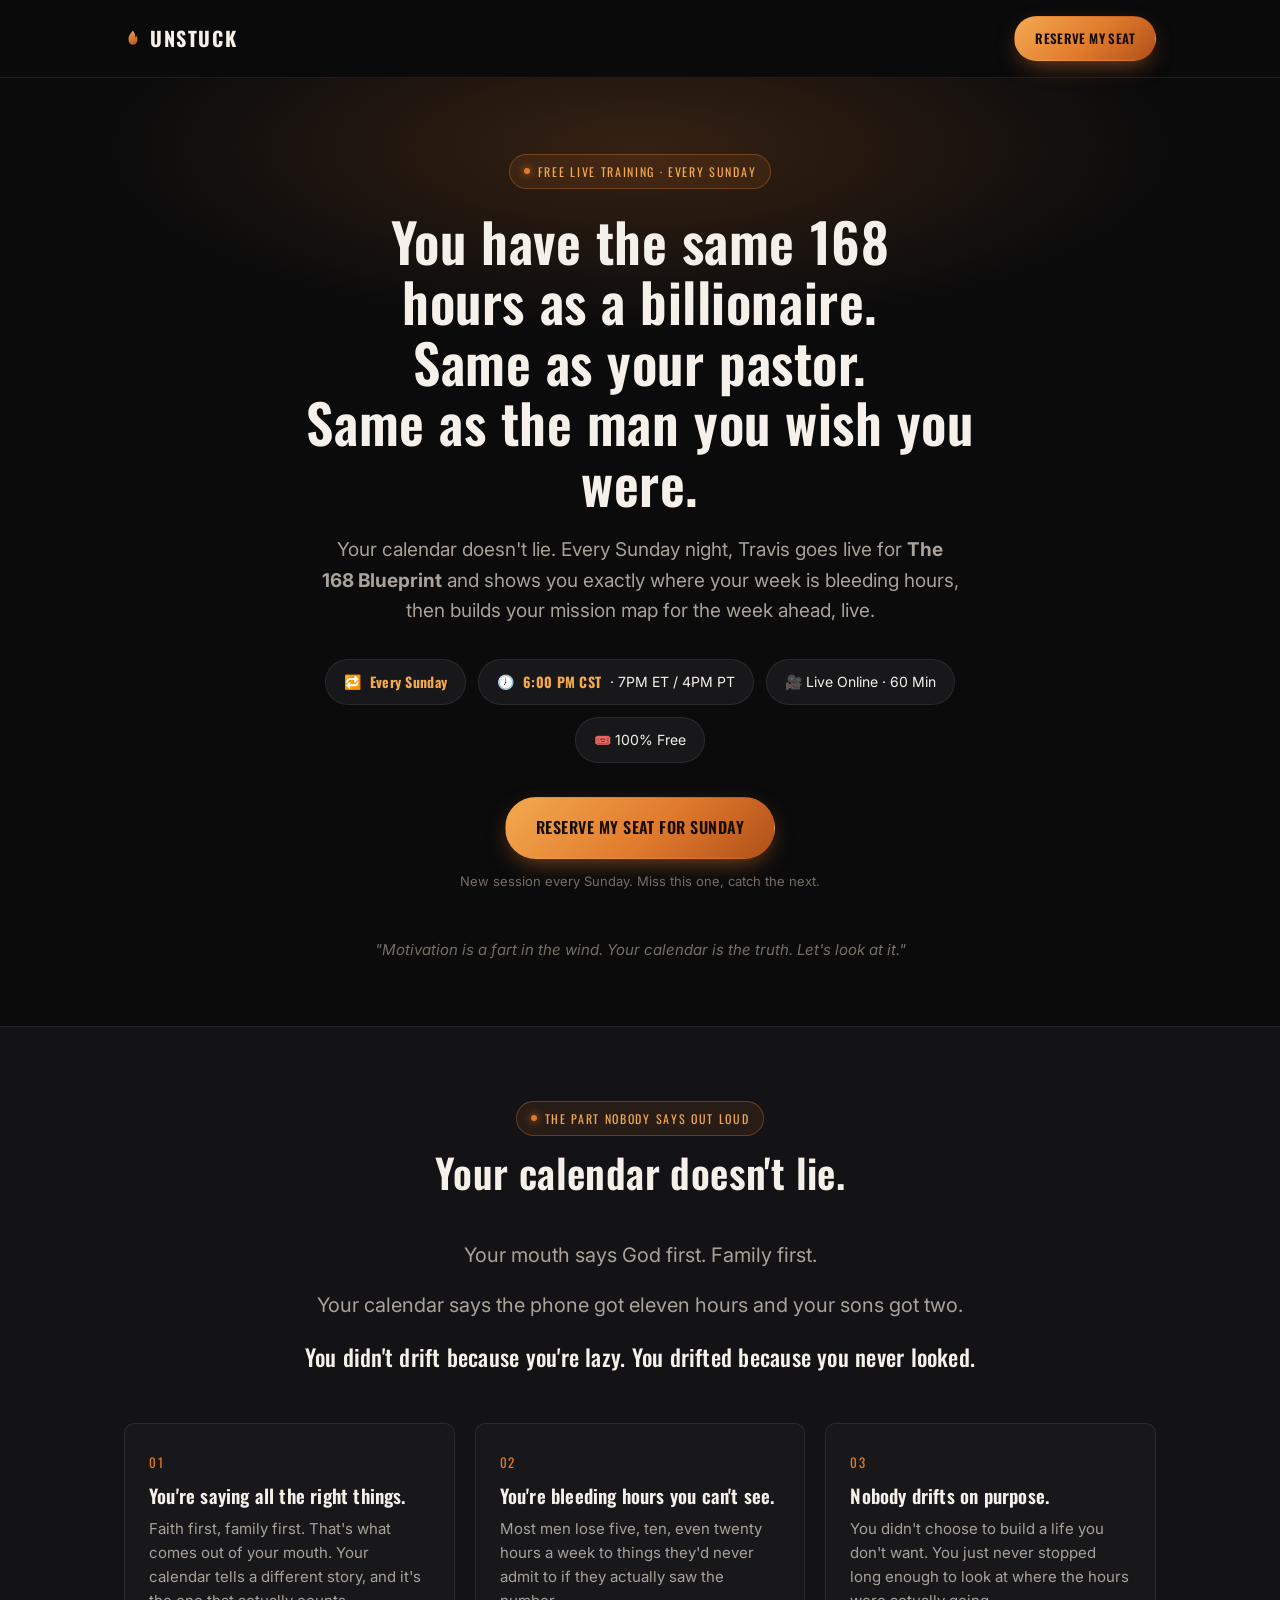
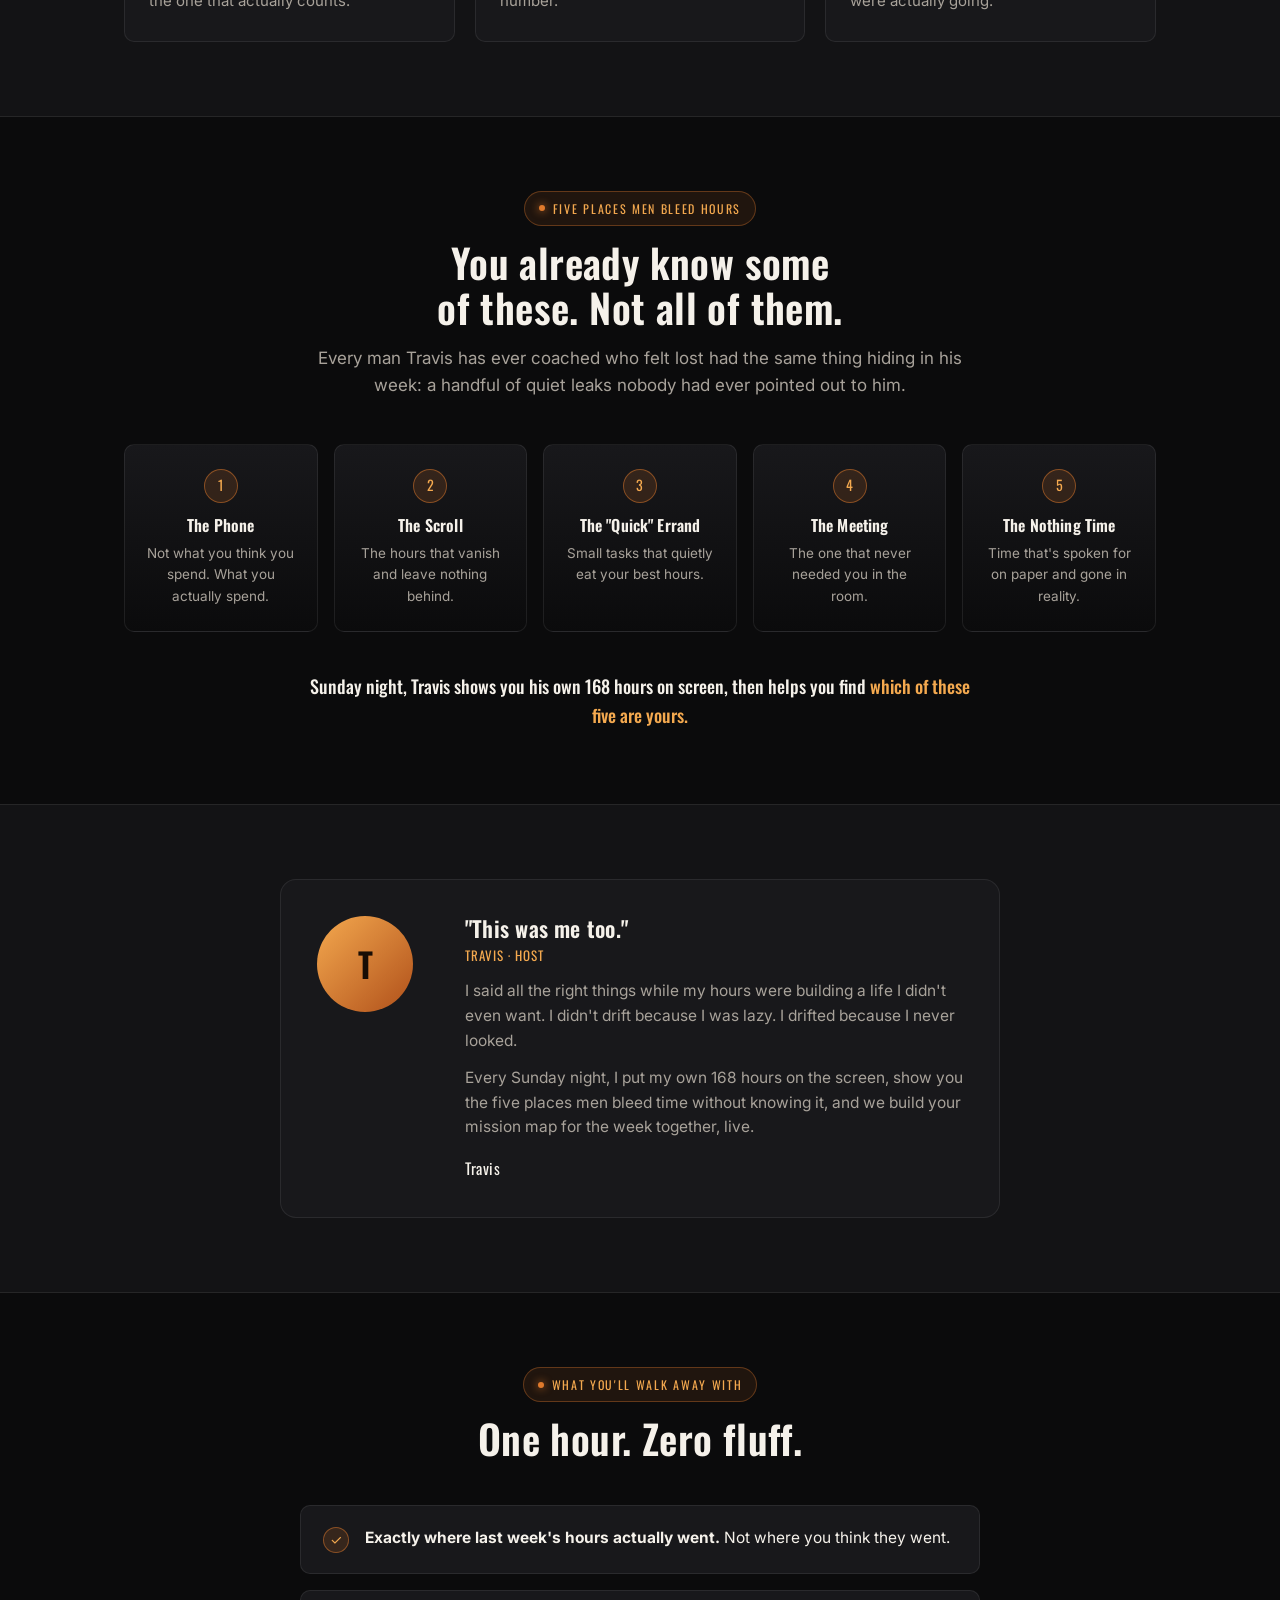
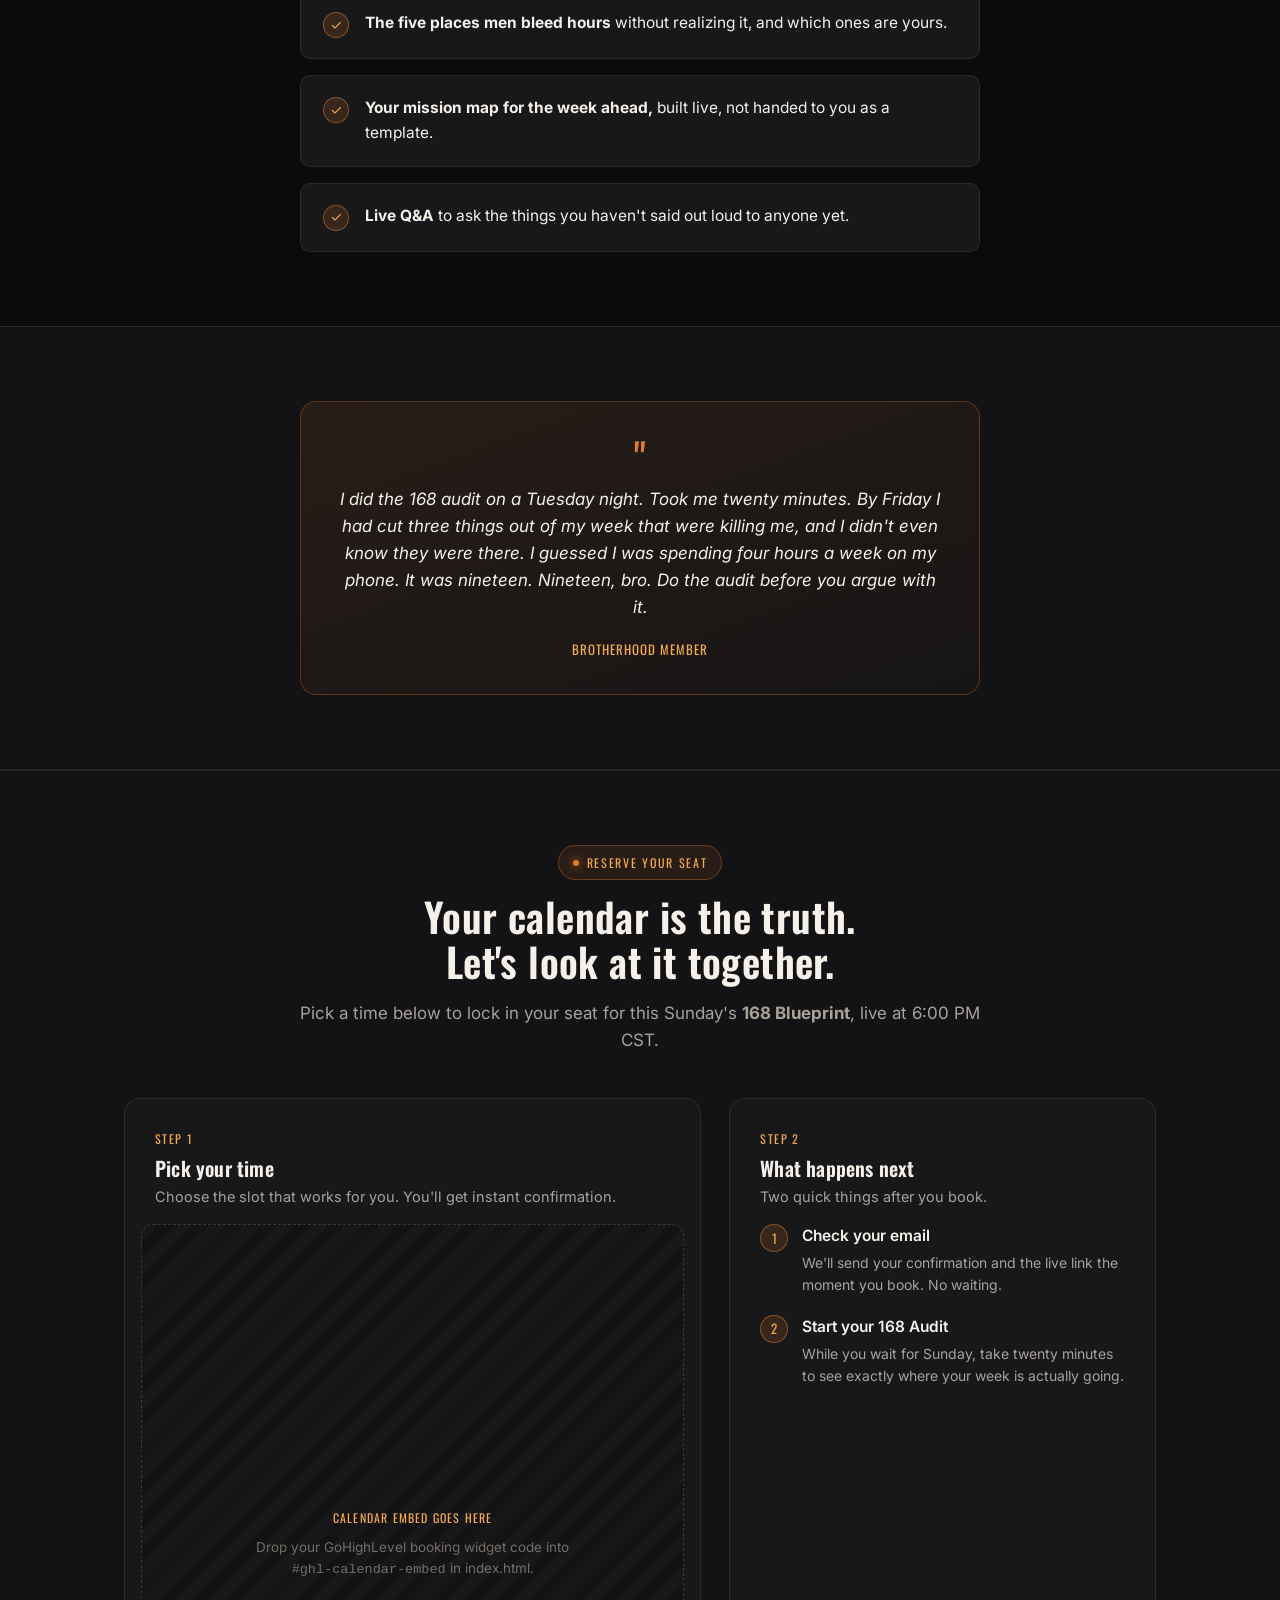
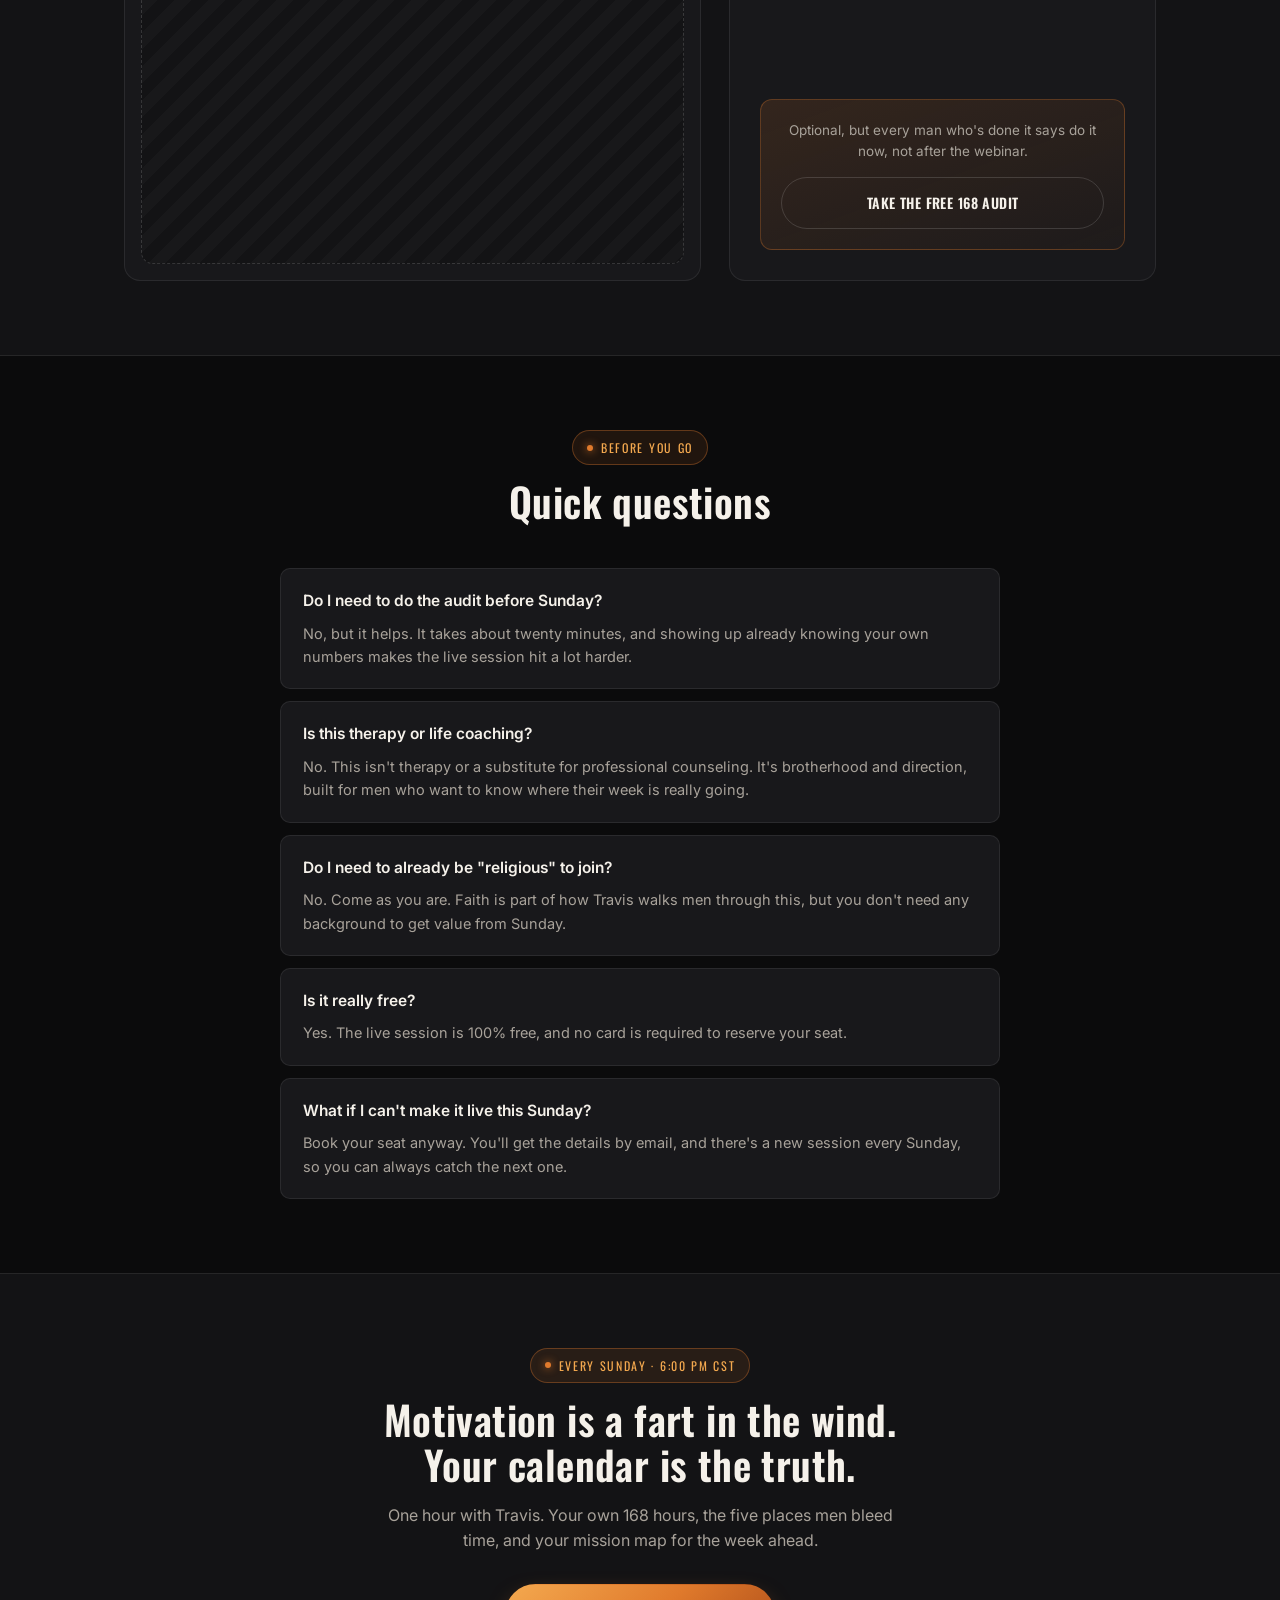
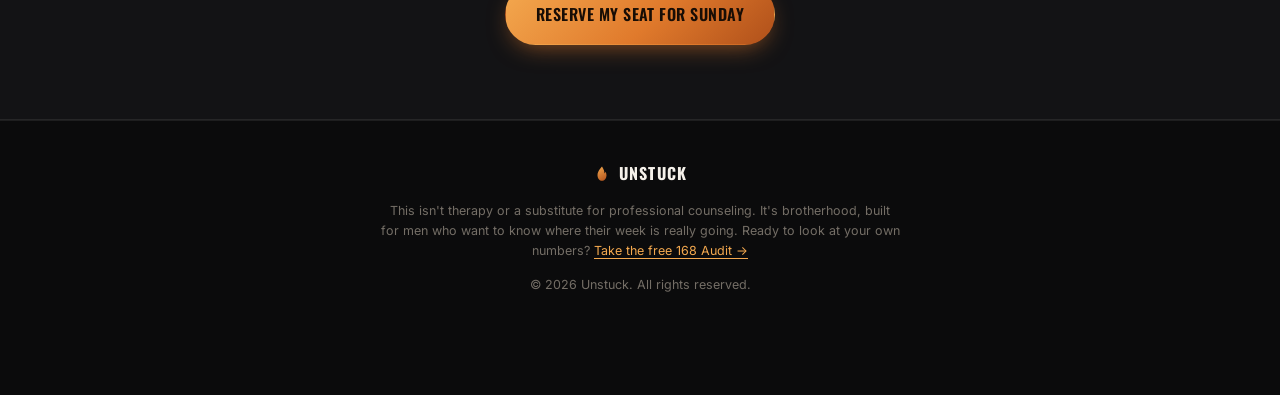
==== 168-audit/index.html @ f5465184 "Add 168 Blueprint webinar landing page Landing page for the weekly "168 Blueprint" live training (ev" ====
<!DOCTYPE html>
<html lang="en">
<head>
<meta charset="UTF-8">
<meta name="viewport" content="width=device-width, initial-scale=1.0">
<title>The 168 Blueprint | Unstuck</title>
<meta name="description" content="Free live training every Sunday for men. See exactly where your week is going, the five places men bleed hours, and build your mission map, live.">

<!-- ================================================================
     BRAND TOKENS
     This page reuses the visual system built for the Unstuck divorce
     webinar page, since 168.joinunstuck.com is also unreachable from
     this dev sandbox (same network block). Swap the values in :root
     to match your exact brand kit if it differs. Every color/font in
     the page pulls from these variables.
     ================================================================ -->
<link rel="preconnect" href="https://fonts.googleapis.com">
<link rel="preconnect" href="https://fonts.gstatic.com" crossorigin>
<link href="https://fonts.googleapis.com/css2?family=Oswald:wght@400;500;600;700&family=Inter:wght@400;500;600;700;800&display=swap" rel="stylesheet">

<style>
  :root{
    --bg:            #0b0b0c;
    --bg-alt:        #131315;
    --bg-card:       #18181b;
    --border:        rgba(255,255,255,0.08);
    --border-strong: rgba(255,255,255,0.14);

    --ember:         #e07a2c;
    --ember-dark:    #b0501a;
    --ember-light:   #f4a94f;
    --gold:          #d7a86e;

    --text:          #f5f1ea;
    --text-muted:    #a8a29a;
    --text-dim:      #746e66;

    --font-display:  'Oswald', 'Arial Narrow', sans-serif;
    --font-body:     'Inter', -apple-system, BlinkMacSystemFont, sans-serif;

    --radius:        10px;
    --max-width:     1080px;
  }

  *{ box-sizing:border-box; margin:0; padding:0; }

  html{ scroll-behavior:smooth; }

  body{
    background:var(--bg);
    color:var(--text);
    font-family:var(--font-body);
    line-height:1.6;
    -webkit-font-smoothing:antialiased;
    overflow-x:hidden;
  }

  img,svg{ max-width:100%; display:block; }

  a{ color:inherit; }

  .wrap{
    max-width:var(--max-width);
    margin:0 auto;
    padding:0 24px;
  }

  .eyebrow{
    display:inline-flex;
    align-items:center;
    gap:8px;
    font-family:var(--font-display);
    font-size:12px;
    letter-spacing:.14em;
    text-transform:uppercase;
    color:var(--ember-light);
    background:rgba(224,122,44,0.10);
    border:1px solid rgba(224,122,44,0.35);
    padding:7px 14px;
    border-radius:999px;
  }
  .eyebrow .dot{
    width:6px; height:6px; border-radius:50%;
    background:var(--ember); box-shadow:0 0 8px var(--ember);
  }

  h1,h2,h3{
    font-family:var(--font-display);
    font-weight:600;
    line-height:1.12;
    letter-spacing:.01em;
    text-wrap:balance;
  }

  .btn{
    display:inline-flex;
    align-items:center;
    justify-content:center;
    gap:10px;
    font-family:var(--font-display);
    font-weight:600;
    font-size:16px;
    letter-spacing:.03em;
    text-transform:uppercase;
    text-decoration:none;
    padding:17px 30px;
    border-radius:999px;
    border:1px solid transparent;
    cursor:pointer;
    transition:transform .15s ease, box-shadow .15s ease, background .15s ease;
    white-space:nowrap;
  }
  .btn-primary{
    background:linear-gradient(135deg,var(--ember-light),var(--ember) 55%,var(--ember-dark));
    color:#180d05;
    box-shadow:0 8px 24px -8px rgba(224,122,44,0.65);
  }
  .btn-primary:hover{ transform:translateY(-2px); box-shadow:0 12px 30px -8px rgba(224,122,44,0.8); }
  .btn-outline{
    background:transparent;
    color:var(--text);
    border-color:var(--border-strong);
  }
  .btn-outline:hover{ border-color:var(--ember); color:var(--ember-light); }
  .btn-block{ width:100%; }

  /* ---------- Header ---------- */
  header{
    position:sticky; top:0; z-index:50;
    background:rgba(11,11,12,0.85);
    backdrop-filter:blur(10px);
    border-bottom:1px solid var(--border);
  }
  header .wrap{
    display:flex; align-items:center; justify-content:space-between;
    padding-top:16px; padding-bottom:16px;
  }
  .logo{
    font-family:var(--font-display);
    font-weight:700;
    font-size:20px;
    letter-spacing:.08em;
    text-transform:uppercase;
    display:flex; align-items:center; gap:8px;
  }
  .logo .flame{ width:18px; height:18px; }
  header .btn{ padding:11px 20px; font-size:13px; }

  /* ---------- Hero ---------- */
  .hero{
    position:relative;
    padding:76px 0 64px;
    text-align:center;
    overflow:hidden;
  }
  .hero::before{
    content:"";
    position:absolute; inset:-20% -10% auto -10%; height:520px;
    background:radial-gradient(closest-side, rgba(224,122,44,0.20), transparent 70%);
    pointer-events:none;
  }
  .hero-inner{ position:relative; max-width:820px; margin:0 auto; }
  .hero h1{
    margin-top:22px;
    font-size:clamp(32px,5vw,54px);
    color:var(--text);
  }
  .hero h1 .accent{ color:var(--ember-light); }
  .hero p.sub{
    margin-top:22px;
    font-size:clamp(16px,2vw,19px);
    color:var(--text-muted);
    max-width:640px;
    margin-left:auto; margin-right:auto;
  }

  .event-strip{
    display:flex; flex-wrap:wrap; justify-content:center; gap:12px;
    margin:32px 0 34px;
  }
  .event-chip{
    display:flex; align-items:center; gap:9px;
    background:var(--bg-card);
    border:1px solid var(--border);
    padding:11px 18px;
    border-radius:999px;
    font-size:14px;
    color:var(--text);
  }
  .event-chip strong{ color:var(--ember-light); font-family:var(--font-display); letter-spacing:.02em; }

  .hero-cta{ display:flex; flex-direction:column; align-items:center; gap:12px; }
  .hero-note{ font-size:13px; color:var(--text-dim); }

  .whisper{
    margin-top:46px;
    font-style:italic;
    color:var(--text-dim);
    font-size:15px;
  }

  /* ---------- Section shells ---------- */
  section{ padding:74px 0; }
  .section-alt{ background:var(--bg-alt); border-top:1px solid var(--border); border-bottom:1px solid var(--border); }
  .section-head{ max-width:680px; margin:0 auto 44px; text-align:center; }
  .section-head h2{ font-size:clamp(28px,4vw,40px); margin-top:14px; }
  .section-head p{ margin-top:16px; color:var(--text-muted); font-size:17px; }

  /* ---------- Pain points ---------- */
  .truth-block{
    max-width:720px; margin:0 auto 48px;
    font-size:clamp(17px,2.1vw,20px);
    color:var(--text-muted);
    text-align:center;
  }
  .truth-block p{ margin-bottom:18px; }
  .truth-block .line{ color:var(--text); font-family:var(--font-display); font-weight:500; font-size:1.15em; letter-spacing:.01em; }

  .pain-grid{
    display:grid; grid-template-columns:repeat(3,1fr); gap:20px;
  }
  .pain-card{
    background:var(--bg-card);
    border:1px solid var(--border);
    border-radius:var(--radius);
    padding:28px 24px;
  }
  .pain-card .num{
    font-family:var(--font-display);
    color:var(--ember);
    font-size:13px;
    letter-spacing:.12em;
    text-transform:uppercase;
    margin-bottom:12px;
    display:block;
  }
  .pain-card h3{ font-size:19px; margin-bottom:10px; }
  .pain-card p{ color:var(--text-muted); font-size:15px; }

  /* ---------- Leaks grid ---------- */
  .leaks-grid{
    display:grid; grid-template-columns:repeat(5,1fr); gap:16px;
  }
  .leak-card{
    position:relative;
    background:linear-gradient(180deg,var(--bg-card),var(--bg));
    border:1px solid var(--border);
    border-radius:var(--radius);
    padding:24px 18px;
    text-align:center;
  }
  .leak-card .leak-num{
    width:34px; height:34px; margin:0 auto 14px;
    border-radius:50%;
    background:rgba(224,122,44,0.15);
    border:1px solid rgba(224,122,44,0.5);
    color:var(--ember-light);
    font-family:var(--font-display);
    display:flex; align-items:center; justify-content:center;
    font-size:14px;
  }
  .leak-card h3{ font-size:16px; margin-bottom:8px; }
  .leak-card p{ color:var(--text-muted); font-size:13.5px; }

  .leaks-callout{
    max-width:680px; margin:40px auto 0; text-align:center;
    font-size:18px; color:var(--text);
    font-family:var(--font-display); font-weight:500;
  }
  .leaks-callout .accent{ color:var(--ember-light); }

  /* ---------- Host / credibility ---------- */
  .host{
    display:grid; grid-template-columns:120px 1fr; gap:28px; align-items:flex-start;
    max-width:720px; margin:0 auto;
    background:var(--bg-card);
    border:1px solid var(--border);
    border-radius:16px;
    padding:36px;
  }
  .host-avatar{
    width:96px; height:96px; border-radius:50%;
    background:linear-gradient(135deg,var(--ember-light),var(--ember-dark));
    display:flex; align-items:center; justify-content:center;
    font-family:var(--font-display); font-size:34px; font-weight:600; color:#180d05;
  }
  .host h3{ font-size:22px; margin-bottom:4px; }
  .host .role{ color:var(--ember-light); font-size:13px; letter-spacing:.08em; text-transform:uppercase; font-family:var(--font-display); margin-bottom:14px; display:block; }
  .host p{ color:var(--text-muted); font-size:15.5px; }
  .host p + p{ margin-top:12px; }
  .host .sig{ margin-top:16px; color:var(--text); font-family:var(--font-display); letter-spacing:.04em; }

  /* ---------- Agenda ---------- */
  .agenda-list{ max-width:680px; margin:0 auto; display:flex; flex-direction:column; gap:16px; }
  .agenda-item{
    display:flex; gap:16px; align-items:flex-start;
    background:var(--bg-card);
    border:1px solid var(--border);
    border-radius:var(--radius);
    padding:20px 22px;
  }
  .agenda-check{
    flex:none; width:26px; height:26px; border-radius:50%;
    background:rgba(224,122,44,0.15); border:1px solid rgba(224,122,44,0.5);
    display:flex; align-items:center; justify-content:center;
    color:var(--ember-light); font-size:14px; margin-top:1px;
  }
  .agenda-item p{ color:var(--text); font-size:15.5px; }
  .agenda-item p strong{ color:var(--text); }

  /* ---------- Testimonial ---------- */
  .testimonial{
    max-width:680px; margin:0 auto;
    background:linear-gradient(160deg, rgba(224,122,44,0.10), rgba(224,122,44,0.02));
    border:1px solid rgba(224,122,44,0.28);
    border-radius:16px;
    padding:34px 36px;
    text-align:center;
  }
  .testimonial .quote-mark{
    font-family:var(--font-display);
    font-size:44px;
    color:var(--ember);
    line-height:1;
    margin-bottom:6px;
  }
  .testimonial p.quote{ font-size:17px; color:var(--text); font-style:italic; }
  .testimonial .attribution{
    margin-top:18px;
    font-family:var(--font-display);
    font-size:13px;
    letter-spacing:.08em;
    text-transform:uppercase;
    color:var(--ember-light);
  }

  /* ---------- Reserve / calendar section ---------- */
  .reserve-grid{
    display:grid; grid-template-columns:1.15fr 0.85fr; gap:28px; align-items:stretch;
  }
  .calendar-card, .next-card{
    background:var(--bg-card);
    border:1px solid var(--border);
    border-radius:16px;
    padding:8px;
  }
  .card-head{ padding:22px 22px 16px; }
  .card-head .step{
    font-family:var(--font-display); font-size:12px; letter-spacing:.12em; text-transform:uppercase; color:var(--ember-light);
    display:block; margin-bottom:8px;
  }
  .card-head h3{ font-size:20px; }
  .card-head p{ color:var(--text-muted); font-size:14.5px; margin-top:6px; }

  /* GHL calendar embed slot */
  #ghl-calendar-embed{
    min-height:640px;
    margin:0 8px 8px;
    border-radius:12px;
    border:1px dashed var(--border-strong);
    background:
      repeating-linear-gradient(135deg, rgba(255,255,255,0.02) 0 12px, transparent 12px 24px),
      var(--bg-alt);
    display:flex; align-items:center; justify-content:center;
    text-align:center;
    padding:32px;
  }
  #ghl-calendar-embed .placeholder-msg{ max-width:320px; }
  #ghl-calendar-embed .placeholder-msg .tag{
    font-family:var(--font-display); font-size:12px; letter-spacing:.1em; text-transform:uppercase;
    color:var(--ember-light); display:block; margin-bottom:10px;
  }
  #ghl-calendar-embed .placeholder-msg p{ color:var(--text-dim); font-size:13.5px; }
  #ghl-calendar-embed.is-live{
    border-style:solid;
    padding:0;
    background:var(--bg-alt);
    display:block;
  }
  #ghl-calendar-embed.is-live iframe{
    width:100%;
    min-height:640px;
    border-radius:12px;
  }

  .next-card{ display:flex; flex-direction:column; }
  .next-body{ padding:0 22px 22px; display:flex; flex-direction:column; gap:18px; flex:1; }
  .next-step{ display:flex; gap:14px; }
  .next-step .dot{
    flex:none; width:28px; height:28px; border-radius:50%;
    background:rgba(224,122,44,0.15); border:1px solid rgba(224,122,44,0.5);
    color:var(--ember-light); font-family:var(--font-display); font-size:13px;
    display:flex; align-items:center; justify-content:center;
  }
  .next-step h4{ font-size:15.5px; font-family:var(--font-body); font-weight:600; color:var(--text); }
  .next-step p{ font-size:14px; color:var(--text-muted); margin-top:3px; }
  .audit-box{
    margin-top:auto;
    background:linear-gradient(160deg, rgba(224,122,44,0.14), rgba(224,122,44,0.03));
    border:1px solid rgba(224,122,44,0.3);
    border-radius:12px;
    padding:20px;
    text-align:center;
  }
  .audit-box p{ font-size:13.5px; color:var(--text-muted); margin-bottom:14px; }
  .audit-box .btn{ font-size:14px; padding:14px 22px; }

  #booked-banner{
    display:none;
    max-width:var(--max-width);
    margin:0 auto 28px;
    background:linear-gradient(90deg, rgba(224,122,44,0.18), rgba(224,122,44,0.05));
    border:1px solid rgba(224,122,44,0.45);
    border-radius:12px;
    padding:16px 22px;
    align-items:center;
    gap:12px;
    font-size:14.5px;
  }
  #booked-banner strong{ color:var(--ember-light); }

  /* ---------- FAQ ---------- */
  .faq{ max-width:720px; margin:0 auto; display:flex; flex-direction:column; gap:12px; }
  .faq-item{
    background:var(--bg-card);
    border:1px solid var(--border);
    border-radius:var(--radius);
    padding:20px 22px;
  }
  .faq-item h4{ font-size:15.5px; font-family:var(--font-body); font-weight:600; margin-bottom:8px; }
  .faq-item p{ color:var(--text-muted); font-size:14.5px; }

  /* ---------- Final CTA ---------- */
  .final-cta{ text-align:center; }
  .final-cta h2{ font-size:clamp(26px,4.4vw,40px); max-width:640px; margin:14px auto 0; }
  .final-cta p.sub{ color:var(--text-muted); margin:16px auto 30px; max-width:520px; }

  /* ---------- Footer ---------- */
  footer{ border-top:1px solid var(--border); padding:40px 0 100px; }
  footer .wrap{ display:flex; flex-direction:column; gap:14px; align-items:center; text-align:center; }
  footer .logo{ font-size:16px; }
  footer p{ color:var(--text-dim); font-size:12.5px; max-width:520px; }
  footer a.audit-link{ color:var(--ember-light); text-decoration:underline; text-underline-offset:3px; }

  /* ---------- Sticky mobile CTA ---------- */
  .mobile-cta{
    display:none;
    position:fixed; left:0; right:0; bottom:0; z-index:60;
    padding:12px 16px calc(12px + env(safe-area-inset-bottom));
    background:rgba(11,11,12,0.92);
    backdrop-filter:blur(10px);
    border-top:1px solid var(--border);
  }
  .mobile-cta .btn{ width:100%; padding:15px; font-size:14px; }

  /* ---------- Responsive ---------- */
  @media (max-width: 860px){
    .pain-grid{ grid-template-columns:1fr; }
    .leaks-grid{ grid-template-columns:repeat(2,1fr); }
    .reserve-grid{ grid-template-columns:1fr; }
    .host{ grid-template-columns:1fr; text-align:center; }
    .host-avatar{ margin:0 auto; }
    header .btn{ display:none; }
    .mobile-cta{ display:block; }
    section{ padding:56px 0; }
    body{ padding-bottom:78px; }
  }
  @media (max-width: 520px){
    .leaks-grid{ grid-template-columns:1fr; }
  }
</style>
</head>
<body>

<header>
  <div class="wrap">
    <div class="logo">
      <svg class="flame" viewBox="0 0 24 24" fill="none" xmlns="http://www.w3.org/2000/svg">
        <path d="M12 2C12 2 6 8 6 13.5C6 17.6 8.9 21 12 21C15.1 21 18 17.6 18 13.5C18 12 17.4 10.4 16.6 9.1C16.4 10 15.8 10.8 15.2 11.2C15.6 8.7 14.2 5.8 12 2Z" fill="url(#g)"/>
        <defs><linearGradient id="g" x1="6" y1="2" x2="18" y2="21" gradientUnits="userSpaceOnUse">
          <stop stop-color="#f4a94f"/><stop offset="1" stop-color="#b0501a"/>
        </linearGradient></defs>
      </svg>
      Unstuck
    </div>
    <a href="#reserve" class="btn btn-primary">Reserve My Seat</a>
  </div>
</header>

<main>

  <!-- ============ HERO ============ -->
  <section class="hero">
    <div class="wrap hero-inner">
      <span class="eyebrow"><span class="dot"></span>Free Live Training · Every Sunday</span>
      <h1>You have the same 168 hours as a billionaire.<br>Same as your pastor.<br>Same as the man you wish you were.</h1>
      <p class="sub">Your calendar doesn't lie. Every Sunday night, Travis goes live for <strong>The 168 Blueprint</strong> and shows you exactly where your week is bleeding hours, then builds your mission map for the week ahead, live.</p>

      <div class="event-strip">
        <div class="event-chip">🔁 <strong>Every Sunday</strong></div>
        <div class="event-chip">🕖 <strong>6:00 PM CST</strong> · 7PM ET / 4PM PT</div>
        <div class="event-chip">🎥 Live Online · 60 Min</div>
        <div class="event-chip">🎟️ 100% Free</div>
      </div>

      <div class="hero-cta">
        <a href="#reserve" class="btn btn-primary">Reserve My Seat For Sunday</a>
        <span class="hero-note">New session every Sunday. Miss this one, catch the next.</span>
      </div>

      <p class="whisper">"Motivation is a fart in the wind. Your calendar is the truth. Let's look at it."</p>
    </div>
  </section>

  <!-- ============ PAIN / TRUTH ============ -->
  <section class="section-alt">
    <div class="wrap">
      <div class="section-head">
        <span class="eyebrow"><span class="dot"></span>The Part Nobody Says Out Loud</span>
        <h2>Your calendar doesn't lie.</h2>
      </div>

      <div class="truth-block">
        <p>Your mouth says God first. Family first.</p>
        <p>Your calendar says the phone got eleven hours and your sons got two.</p>
        <p class="line">You didn't drift because you're lazy. You drifted because you never looked.</p>
      </div>

      <div class="pain-grid">
        <div class="pain-card">
          <span class="num">01</span>
          <h3>You're saying all the right things.</h3>
          <p>Faith first, family first. That's what comes out of your mouth. Your calendar tells a different story, and it's the one that actually counts.</p>
        </div>
        <div class="pain-card">
          <span class="num">02</span>
          <h3>You're bleeding hours you can't see.</h3>
          <p>Most men lose five, ten, even twenty hours a week to things they'd never admit to if they actually saw the number.</p>
        </div>
        <div class="pain-card">
          <span class="num">03</span>
          <h3>Nobody drifts on purpose.</h3>
          <p>You didn't choose to build a life you don't want. You just never stopped long enough to look at where the hours were actually going.</p>
        </div>
      </div>
    </div>
  </section>

  <!-- ============ THE 5 LEAKS ============ -->
  <section id="leaks">
    <div class="wrap">
      <div class="section-head">
        <span class="eyebrow"><span class="dot"></span>Five Places Men Bleed Hours</span>
        <h2>You already know some of these. Not all of them.</h2>
        <p>Every man Travis has ever coached who felt lost had the same thing hiding in his week: a handful of quiet leaks nobody had ever pointed out to him.</p>
      </div>

      <div class="leaks-grid">
        <div class="leak-card">
          <span class="leak-num">1</span>
          <h3>The Phone</h3>
          <p>Not what you think you spend. What you actually spend.</p>
        </div>
        <div class="leak-card">
          <span class="leak-num">2</span>
          <h3>The Scroll</h3>
          <p>The hours that vanish and leave nothing behind.</p>
        </div>
        <div class="leak-card">
          <span class="leak-num">3</span>
          <h3>The "Quick" Errand</h3>
          <p>Small tasks that quietly eat your best hours.</p>
        </div>
        <div class="leak-card">
          <span class="leak-num">4</span>
          <h3>The Meeting</h3>
          <p>The one that never needed you in the room.</p>
        </div>
        <div class="leak-card">
          <span class="leak-num">5</span>
          <h3>The Nothing Time</h3>
          <p>Time that's spoken for on paper and gone in reality.</p>
        </div>
      </div>

      <p class="leaks-callout">Sunday night, Travis shows you his own 168 hours on screen, then helps you find <span class="accent">which of these five are yours.</span></p>
    </div>
  </section>

  <!-- ============ HOST / CREDIBILITY ============ -->
  <section class="section-alt">
    <div class="wrap">
      <div class="host">
        <div class="host-avatar">T</div>
        <div>
          <h3>"This was me too."</h3>
          <span class="role">Travis · Host</span>
          <p>I said all the right things while my hours were building a life I didn't even want. I didn't drift because I was lazy. I drifted because I never looked.</p>
          <p>Every Sunday night, I put my own 168 hours on the screen, show you the five places men bleed time without knowing it, and we build your mission map for the week together, live.</p>
          <p class="sig">Travis</p>
        </div>
      </div>
    </div>
  </section>

  <!-- ============ AGENDA ============ -->
  <section>
    <div class="wrap">
      <div class="section-head">
        <span class="eyebrow"><span class="dot"></span>What You'll Walk Away With</span>
        <h2>One hour. Zero fluff.</h2>
      </div>

      <div class="agenda-list">
        <div class="agenda-item">
          <span class="agenda-check">✓</span>
          <p><strong>Exactly where last week's hours actually went.</strong> Not where you think they went.</p>
        </div>
        <div class="agenda-item">
          <span class="agenda-check">✓</span>
          <p><strong>The five places men bleed hours</strong> without realizing it, and which ones are yours.</p>
        </div>
        <div class="agenda-item">
          <span class="agenda-check">✓</span>
          <p><strong>Your mission map for the week ahead,</strong> built live, not handed to you as a template.</p>
        </div>
        <div class="agenda-item">
          <span class="agenda-check">✓</span>
          <p><strong>Live Q&A</strong> to ask the things you haven't said out loud to anyone yet.</p>
        </div>
      </div>
    </div>
  </section>

  <!-- ============ TESTIMONIAL ============ -->
  <section class="section-alt">
    <div class="wrap">
      <div class="testimonial">
        <div class="quote-mark">"</div>
        <p class="quote">I did the 168 audit on a Tuesday night. Took me twenty minutes. By Friday I had cut three things out of my week that were killing me, and I didn't even know they were there. I guessed I was spending four hours a week on my phone. It was nineteen. Nineteen, bro. Do the audit before you argue with it.</p>
        <div class="attribution">Brotherhood Member</div>
      </div>
    </div>
  </section>

  <!-- ============ RESERVE / CALENDAR ============ -->
  <section id="reserve" class="section-alt">
    <div class="wrap">
      <div class="section-head">
        <span class="eyebrow"><span class="dot"></span>Reserve Your Seat</span>
        <h2>Your calendar is the truth.<br>Let's look at it together.</h2>
        <p>Pick a time below to lock in your seat for this Sunday's <strong>168 Blueprint</strong>, live at 6:00 PM CST.</p>
      </div>

      <div id="booked-banner">
        ✅ <span><strong>You're booked.</strong> Check your email for your confirmation and the live link. While you wait, start your free 168 Audit below.</span>
      </div>

      <div class="reserve-grid">
        <div class="calendar-card">
          <div class="card-head">
            <span class="step">Step 1</span>
            <h3>Pick your time</h3>
            <p>Choose the slot that works for you. You'll get instant confirmation.</p>
          </div>

          <!-- ============================================================
               GHL CALENDAR EMBED SLOT
               Paste your GoHighLevel calendar embed code (iframe or script)
               directly inside this div, replacing the placeholder content.
               Typical GHL embed looks like:

               <iframe src="https://api.leadconnectorhq.com/widget/booking/XXXX"
                       style="width:100%;border:none;overflow:hidden;" scrolling="no" id="ghl-iframe">
               </iframe>
               <script src="https://link.msgsndr.com/js/form_embed.js"></script>

               Once pasted, remove the "placeholder-msg" div. The is-live
               class is added automatically once an iframe/script is
               detected inside this container.
               ============================================================ -->
          <div id="ghl-calendar-embed">
            <div class="placeholder-msg">
              <span class="tag">Calendar Embed Goes Here</span>
              <p>Drop your GoHighLevel booking widget code into <code>#ghl-calendar-embed</code> in index.html.</p>
            </div>
          </div>
        </div>

        <div class="next-card">
          <div class="card-head">
            <span class="step">Step 2</span>
            <h3>What happens next</h3>
            <p>Two quick things after you book.</p>
          </div>
          <div class="next-body">
            <div class="next-step">
              <span class="dot">1</span>
              <div>
                <h4>Check your email</h4>
                <p>We'll send your confirmation and the live link the moment you book. No waiting.</p>
              </div>
            </div>
            <div class="next-step">
              <span class="dot">2</span>
              <div>
                <h4>Start your 168 Audit</h4>
                <p>While you wait for Sunday, take twenty minutes to see exactly where your week is actually going.</p>
              </div>
            </div>

            <div class="audit-box">
              <p>Optional, but every man who's done it says do it now, not after the webinar.</p>
              <a href="https://168.joinunstuck.com/" target="_blank" rel="noopener" class="btn btn-outline btn-block">Take the Free 168 Audit</a>
            </div>
          </div>
        </div>
      </div>
    </div>
  </section>

  <!-- ============ FAQ ============ -->
  <section>
    <div class="wrap">
      <div class="section-head">
        <span class="eyebrow"><span class="dot"></span>Before You Go</span>
        <h2>Quick questions</h2>
      </div>
      <div class="faq">
        <div class="faq-item">
          <h4>Do I need to do the audit before Sunday?</h4>
          <p>No, but it helps. It takes about twenty minutes, and showing up already knowing your own numbers makes the live session hit a lot harder.</p>
        </div>
        <div class="faq-item">
          <h4>Is this therapy or life coaching?</h4>
          <p>No. This isn't therapy or a substitute for professional counseling. It's brotherhood and direction, built for men who want to know where their week is really going.</p>
        </div>
        <div class="faq-item">
          <h4>Do I need to already be "religious" to join?</h4>
          <p>No. Come as you are. Faith is part of how Travis walks men through this, but you don't need any background to get value from Sunday.</p>
        </div>
        <div class="faq-item">
          <h4>Is it really free?</h4>
          <p>Yes. The live session is 100% free, and no card is required to reserve your seat.</p>
        </div>
        <div class="faq-item">
          <h4>What if I can't make it live this Sunday?</h4>
          <p>Book your seat anyway. You'll get the details by email, and there's a new session every Sunday, so you can always catch the next one.</p>
        </div>
      </div>
    </div>
  </section>

  <!-- ============ FINAL CTA ============ -->
  <section class="section-alt final-cta">
    <div class="wrap">
      <span class="eyebrow"><span class="dot"></span>Every Sunday · 6:00 PM CST</span>
      <h2>Motivation is a fart in the wind. Your calendar is the truth.</h2>
      <p class="sub">One hour with Travis. Your own 168 hours, the five places men bleed time, and your mission map for the week ahead.</p>
      <a href="#reserve" class="btn btn-primary">Reserve My Seat For Sunday</a>
    </div>
  </section>

</main>

<footer>
  <div class="wrap">
    <div class="logo">
      <svg class="flame" viewBox="0 0 24 24" fill="none" xmlns="http://www.w3.org/2000/svg">
        <path d="M12 2C12 2 6 8 6 13.5C6 17.6 8.9 21 12 21C15.1 21 18 17.6 18 13.5C18 12 17.4 10.4 16.6 9.1C16.4 10 15.8 10.8 15.2 11.2C15.6 8.7 14.2 5.8 12 2Z" fill="url(#g2)"/>
        <defs><linearGradient id="g2" x1="6" y1="2" x2="18" y2="21" gradientUnits="userSpaceOnUse">
          <stop stop-color="#f4a94f"/><stop offset="1" stop-color="#b0501a"/>
        </linearGradient></defs>
      </svg>
      Unstuck
    </div>
    <p>This isn't therapy or a substitute for professional counseling. It's brotherhood, built for men who want to know where their week is really going. Ready to look at your own numbers? <a href="https://168.joinunstuck.com/" class="audit-link">Take the free 168 Audit →</a></p>
    <p>&copy; 2026 Unstuck. All rights reserved.</p>
  </div>
</footer>

<div class="mobile-cta">
  <a href="#reserve" class="btn btn-primary">Reserve My Seat For Sunday</a>
</div>

<script>
  // ---------------------------------------------------------------
  // GHL booking confirmation listener.
  // GoHighLevel calendar widgets broadcast a window "message" event
  // when a booking is completed. We listen broadly for common signal
  // shapes so this works regardless of the exact embed variant pasted
  // above, and reveal a confirmation banner plus auto-scroll to the
  // "what happens next" panel. This is a progressive enhancement.
  // The Step 2 panel is already visible by default, so nothing is
  // lost if a given embed doesn't fire a matching event.
  // ---------------------------------------------------------------
  (function () {
    var banner = document.getElementById('booked-banner');
    var nextCard = document.querySelector('.next-card');
    var embed = document.getElementById('ghl-calendar-embed');

    function markLive() {
      if (embed && embed.querySelector('iframe, script')) {
        embed.classList.add('is-live');
      }
    }
    markLive();
    var mo = new MutationObserver(markLive);
    if (embed) mo.observe(embed, { childList: true, subtree: true });

    function looksLikeBookingConfirmation(data) {
      if (!data) return false;
      var str = typeof data === 'string' ? data : JSON.stringify(data);
      return /appointment.?(booked|confirmed|created)|booking.?(confirmed|success)|calendar.*(booked|confirmed)/i.test(str);
    }

    window.addEventListener('message', function (event) {
      if (!looksLikeBookingConfirmation(event.data)) return;
      if (banner) banner.style.display = 'flex';
      if (nextCard) nextCard.scrollIntoView({ behavior: 'smooth', block: 'center' });
    });
  })();
</script>

</body>
</html>
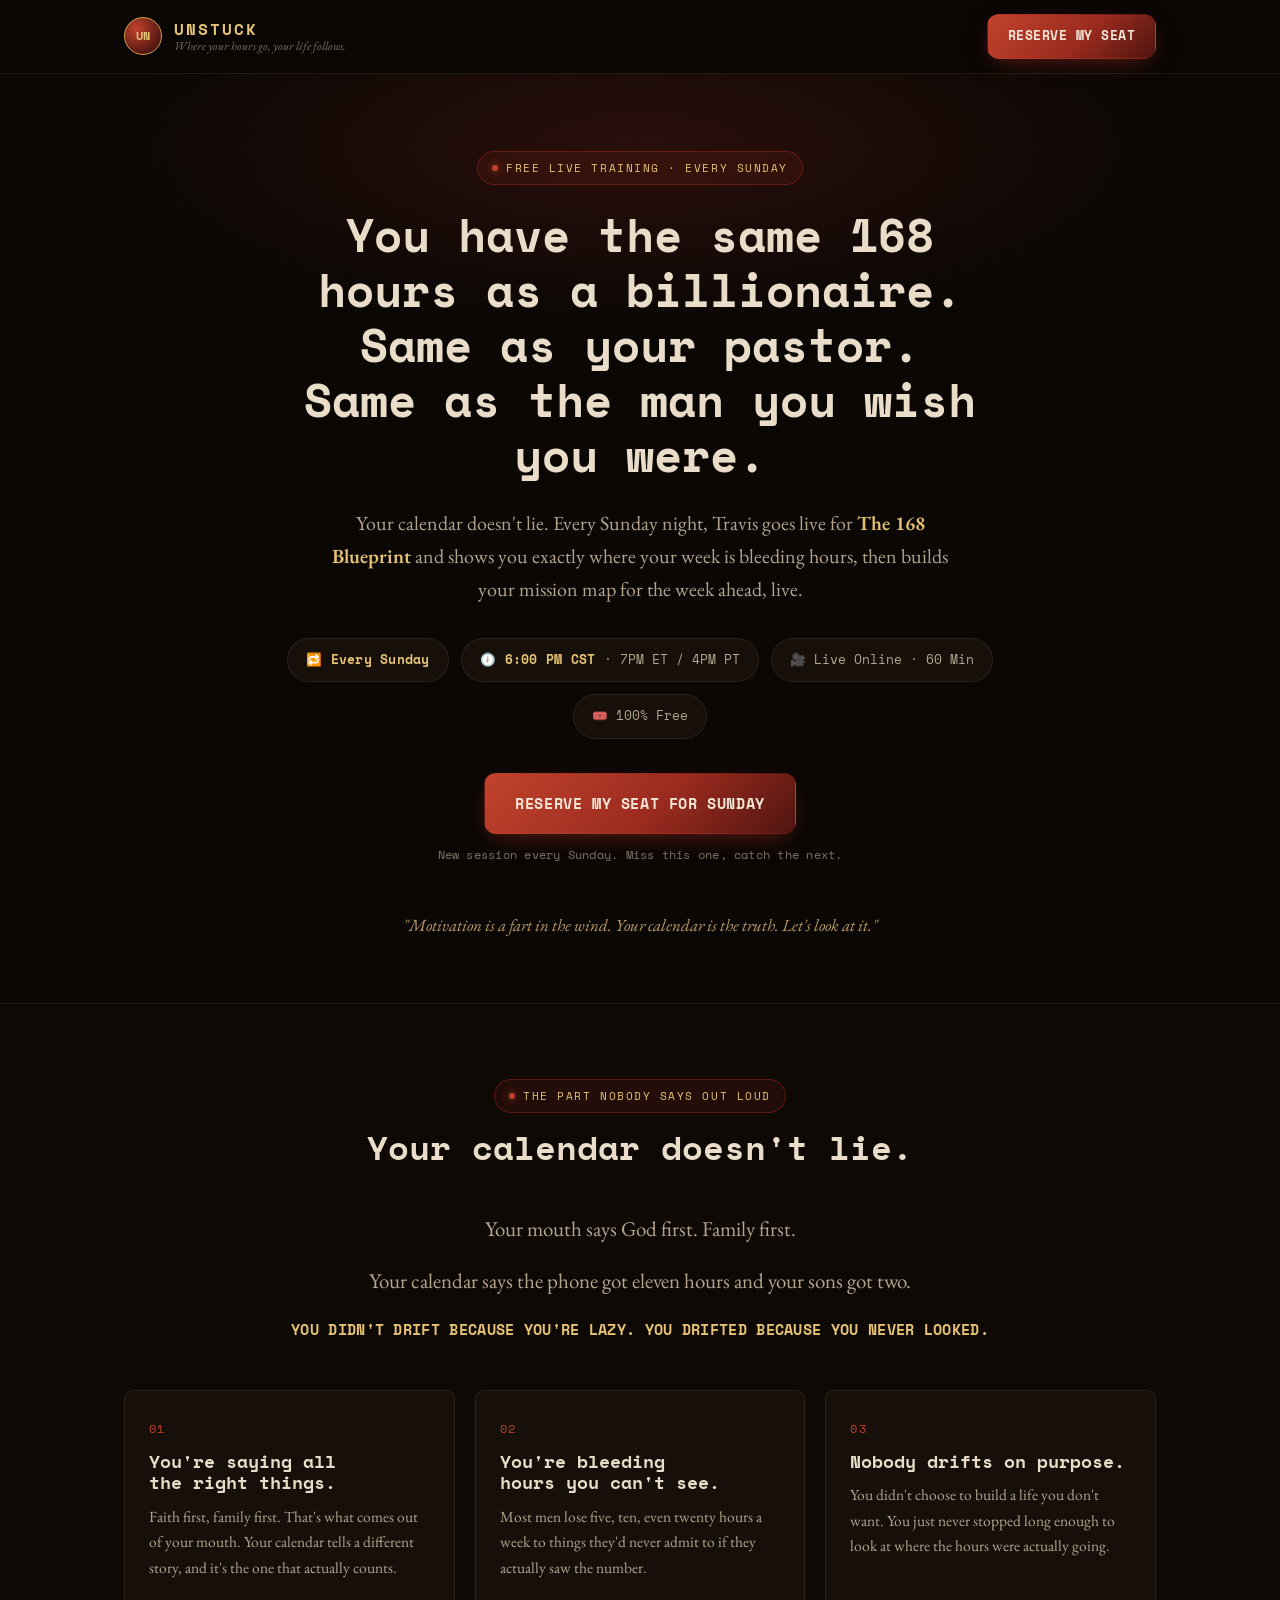
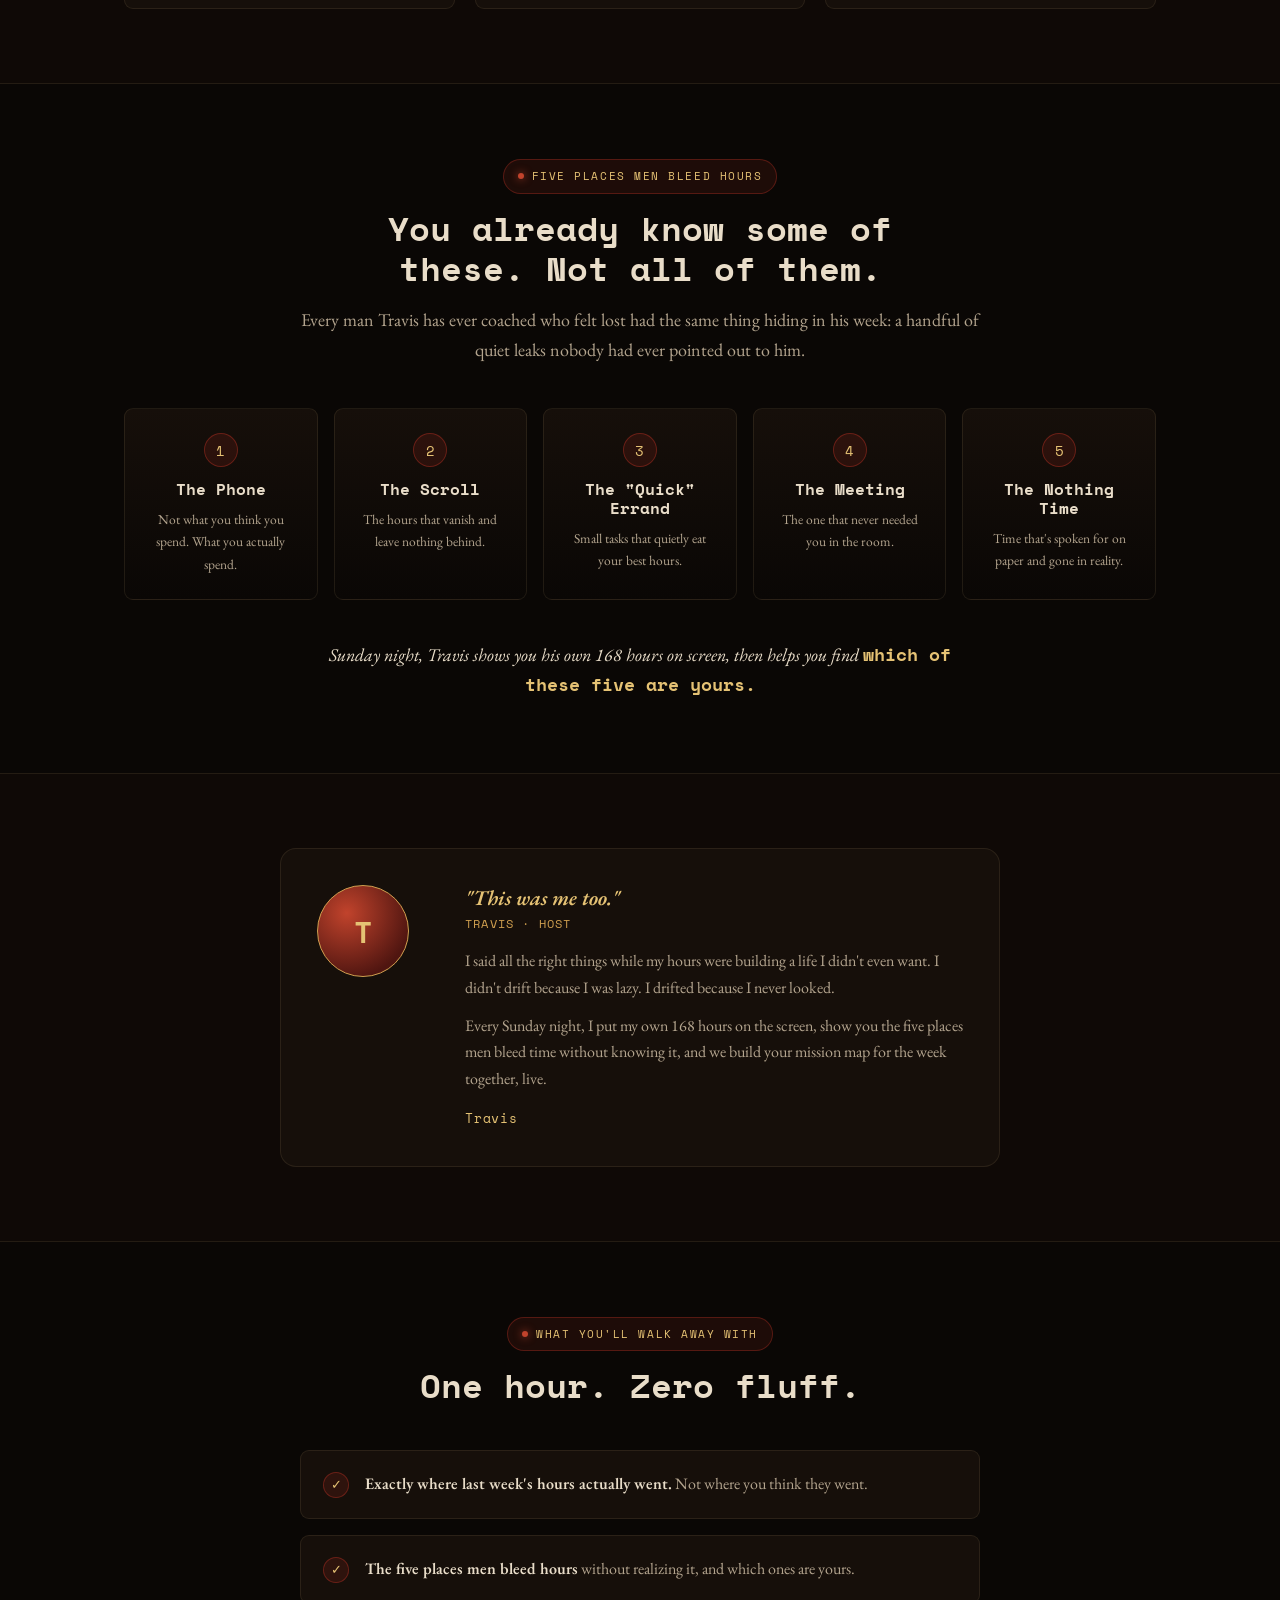
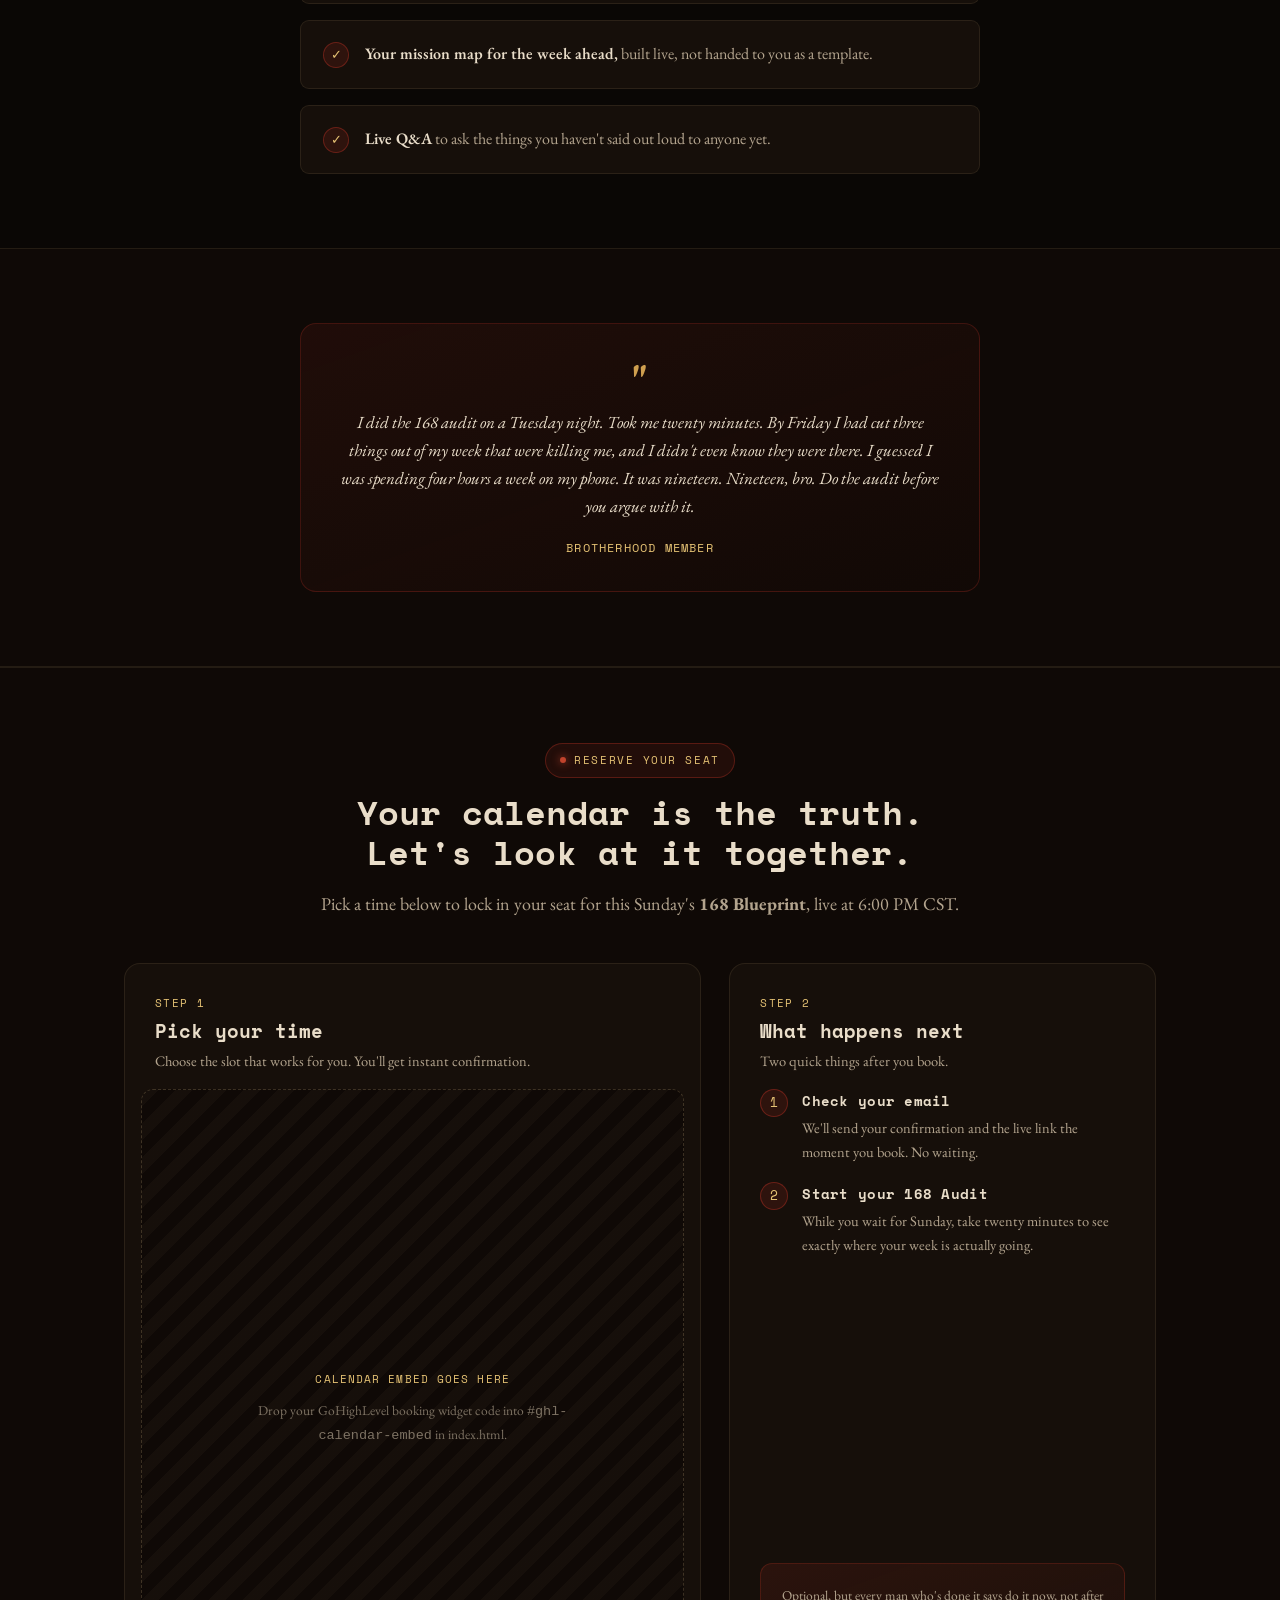
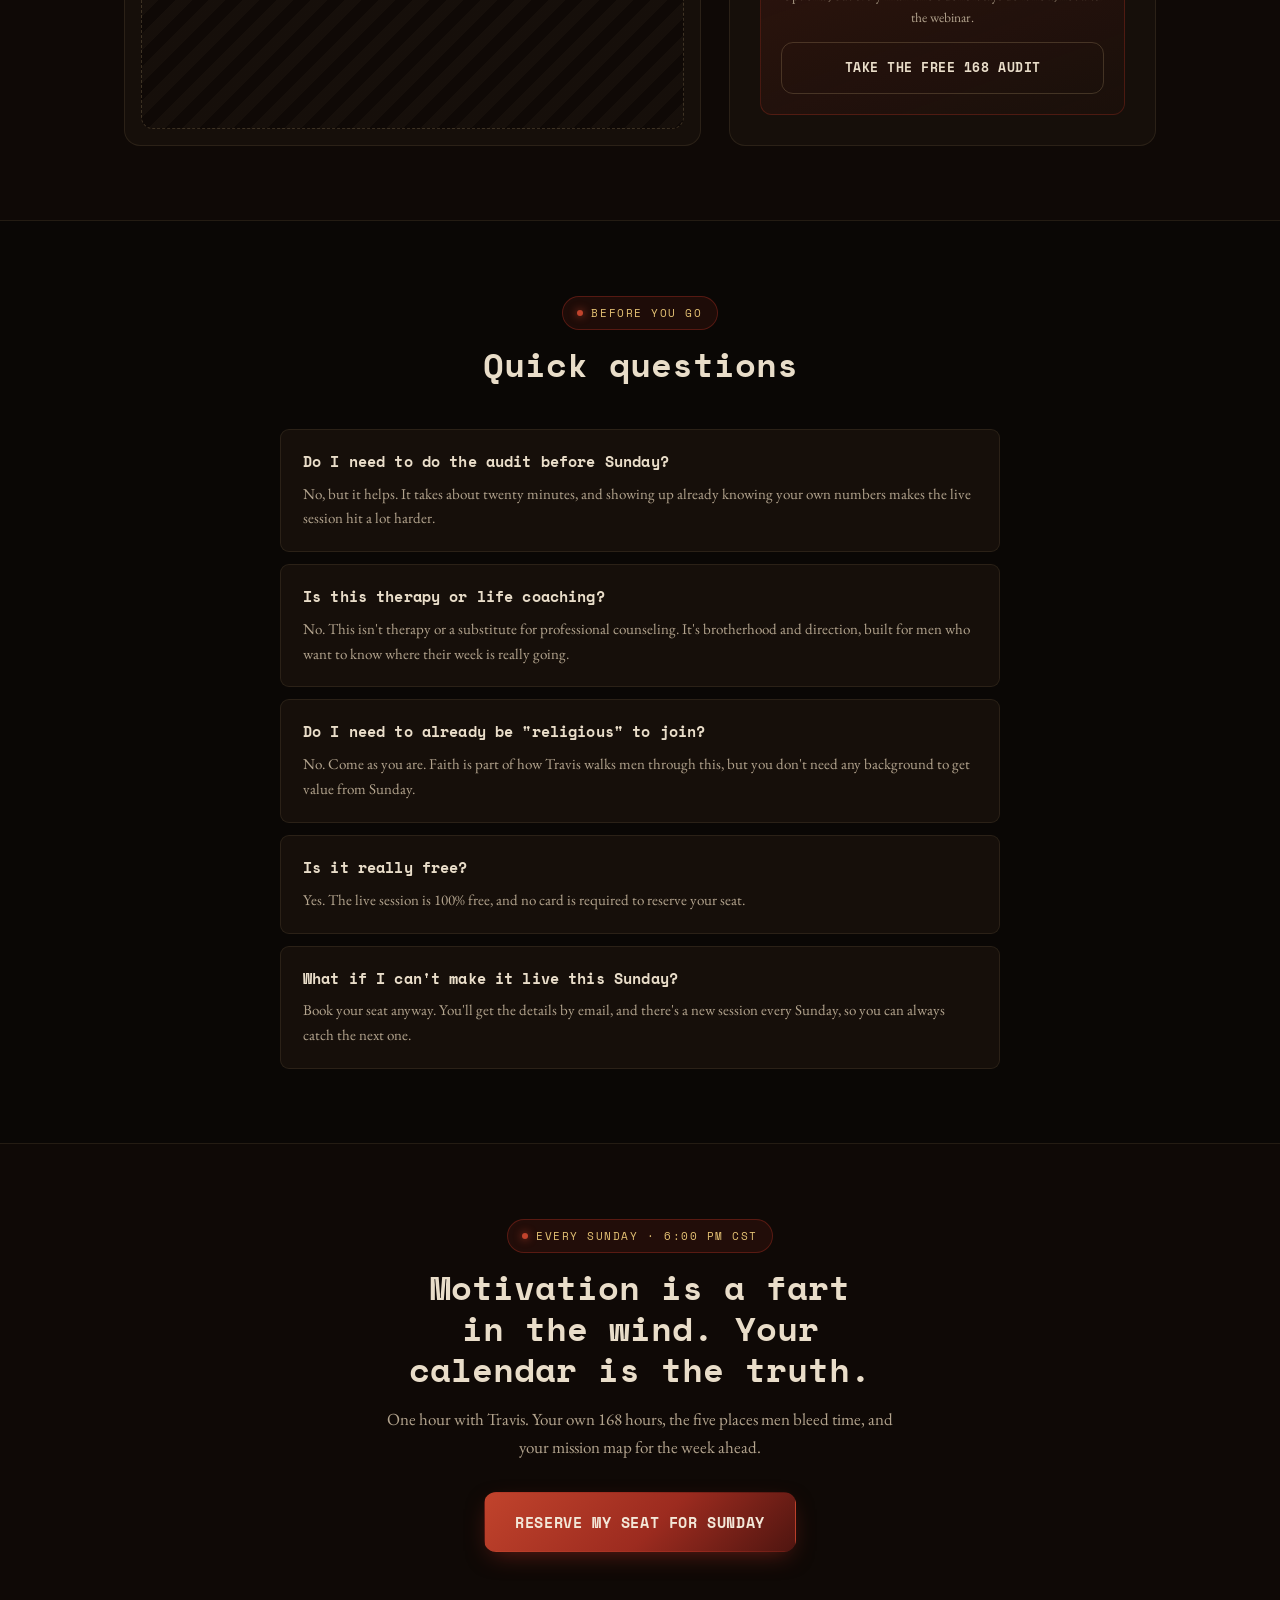
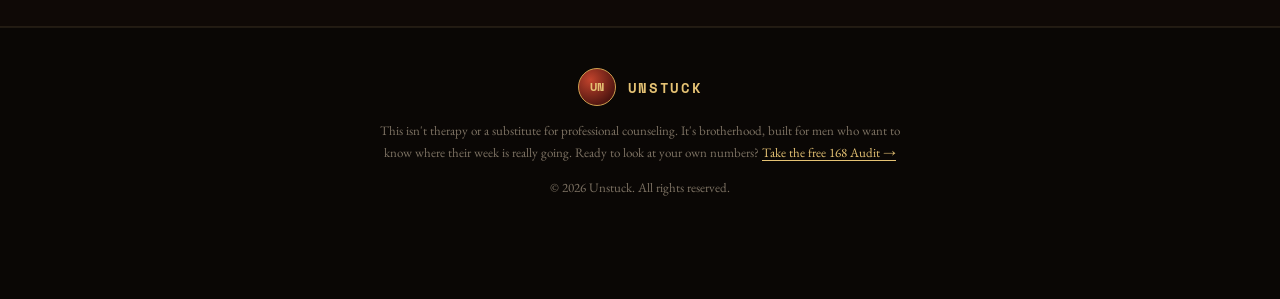
==== commit 57e04ef1: "Retheme 168 audit page to match real 168.joinunstuck.com brand Replaces the divorce page's ember/Osw" ====
--- a/168-audit/index.html
+++ b/168-audit/index.html
@@ -8,37 +8,42 @@
 
 <!-- ================================================================
      BRAND TOKENS
-     This page reuses the visual system built for the Unstuck divorce
-     webinar page, since 168.joinunstuck.com is also unreachable from
-     this dev sandbox (same network block). Swap the values in :root
-     to match your exact brand kit if it differs. Every color/font in
-     the page pulls from these variables.
+     Retheme based on real screenshots of 168.joinunstuck.com (the
+     domain itself is unreachable from this dev sandbox, so exact hex
+     values are estimated from the screenshots, not scraped). Deep
+     near-black background, brick-red accent, muted gold for headings
+     and emphasis, a monospace "ledger" font for headings/buttons/
+     labels, and an italic serif for quotes and body copy. Swap the
+     values in :root if you have exact brand hex codes.
      ================================================================ -->
 <link rel="preconnect" href="https://fonts.googleapis.com">
 <link rel="preconnect" href="https://fonts.gstatic.com" crossorigin>
-<link href="https://fonts.googleapis.com/css2?family=Oswald:wght@400;500;600;700&family=Inter:wght@400;500;600;700;800&display=swap" rel="stylesheet">
+<link href="https://fonts.googleapis.com/css2?family=Space+Mono:wght@400;700&family=EB+Garamond:ital,wght@0,400;0,500;0,600;1,400;1,500;1,600&display=swap" rel="stylesheet">
 
 <style>
   :root{
-    --bg:            #0b0b0c;
-    --bg-alt:        #131315;
-    --bg-card:       #18181b;
-    --border:        rgba(255,255,255,0.08);
-    --border-strong: rgba(255,255,255,0.14);
-
-    --ember:         #e07a2c;
-    --ember-dark:    #b0501a;
-    --ember-light:   #f4a94f;
-    --gold:          #d7a86e;
-
-    --text:          #f5f1ea;
-    --text-muted:    #a8a29a;
-    --text-dim:      #746e66;
-
-    --font-display:  'Oswald', 'Arial Narrow', sans-serif;
-    --font-body:     'Inter', -apple-system, BlinkMacSystemFont, sans-serif;
-
-    --radius:        10px;
+    --bg:            #0a0705;
+    --bg-alt:        #0f0906;
+    --bg-card:       #160f0a;
+    --border:        rgba(224,193,140,0.10);
+    --border-strong: rgba(224,193,140,0.20);
+
+    --red:           #9c2b1f;
+    --red-light:     #c1432c;
+    --red-dark:      #4f1510;
+
+    --gold:          #cf9f4f;
+    --gold-bright:   #e5c274;
+    --gold-muted:    #b89968;
+
+    --text:          #e9ddc9;
+    --text-muted:    #b3a48e;
+    --text-dim:      #7d7263;
+
+    --font-display:  'Space Mono', 'Courier New', monospace;
+    --font-serif:    'EB Garamond', Georgia, serif;
+
+    --radius:        9px;
     --max-width:     1080px;
   }
 
@@ -48,9 +53,10 @@
 
   body{
     background:var(--bg);
-    color:var(--text);
-    font-family:var(--font-body);
-    line-height:1.6;
+    color:var(--text-muted);
+    font-family:var(--font-serif);
+    font-size:18px;
+    line-height:1.65;
     -webkit-font-smoothing:antialiased;
     overflow-x:hidden;
   }
@@ -70,25 +76,26 @@
     align-items:center;
     gap:8px;
     font-family:var(--font-display);
-    font-size:12px;
+    font-size:11px;
     letter-spacing:.14em;
     text-transform:uppercase;
-    color:var(--ember-light);
-    background:rgba(224,122,44,0.10);
-    border:1px solid rgba(224,122,44,0.35);
+    color:var(--gold-bright);
+    background:rgba(156,43,31,0.14);
+    border:1px solid rgba(156,43,31,0.45);
     padding:7px 14px;
     border-radius:999px;
   }
   .eyebrow .dot{
     width:6px; height:6px; border-radius:50%;
-    background:var(--ember); box-shadow:0 0 8px var(--ember);
+    background:var(--red-light); box-shadow:0 0 8px var(--red-light);
   }
 
   h1,h2,h3{
     font-family:var(--font-display);
-    font-weight:600;
-    line-height:1.12;
-    letter-spacing:.01em;
+    font-weight:700;
+    line-height:1.2;
+    letter-spacing:0;
+    color:var(--text);
     text-wrap:balance;
   }
 
@@ -98,53 +105,69 @@
     justify-content:center;
     gap:10px;
     font-family:var(--font-display);
-    font-weight:600;
-    font-size:16px;
-    letter-spacing:.03em;
+    font-weight:700;
+    font-size:15px;
+    letter-spacing:.04em;
     text-transform:uppercase;
     text-decoration:none;
     padding:17px 30px;
-    border-radius:999px;
+    border-radius:12px;
     border:1px solid transparent;
     cursor:pointer;
     transition:transform .15s ease, box-shadow .15s ease, background .15s ease;
     white-space:nowrap;
   }
   .btn-primary{
-    background:linear-gradient(135deg,var(--ember-light),var(--ember) 55%,var(--ember-dark));
-    color:#180d05;
-    box-shadow:0 8px 24px -8px rgba(224,122,44,0.65);
-  }
-  .btn-primary:hover{ transform:translateY(-2px); box-shadow:0 12px 30px -8px rgba(224,122,44,0.8); }
+    background:linear-gradient(135deg,var(--red-light),var(--red) 55%,var(--red-dark));
+    color:#f3e7d8;
+    box-shadow:0 8px 24px -8px rgba(156,43,31,0.65);
+  }
+  .btn-primary:hover{ transform:translateY(-2px); box-shadow:0 12px 30px -8px rgba(156,43,31,0.8); }
   .btn-outline{
     background:transparent;
     color:var(--text);
     border-color:var(--border-strong);
   }
-  .btn-outline:hover{ border-color:var(--ember); color:var(--ember-light); }
+  .btn-outline:hover{ border-color:var(--gold); color:var(--gold-bright); }
   .btn-block{ width:100%; }
 
   /* ---------- Header ---------- */
   header{
     position:sticky; top:0; z-index:50;
-    background:rgba(11,11,12,0.85);
+    background:rgba(10,7,5,0.88);
     backdrop-filter:blur(10px);
     border-bottom:1px solid var(--border);
   }
   header .wrap{
     display:flex; align-items:center; justify-content:space-between;
-    padding-top:16px; padding-bottom:16px;
-  }
-  .logo{
+    padding-top:14px; padding-bottom:14px;
+  }
+  .logo{ display:flex; align-items:center; gap:12px; }
+  .logo-badge{
+    flex:none;
+    width:38px; height:38px; border-radius:50%;
+    background:radial-gradient(circle at 32% 30%, var(--red-light), var(--red-dark) 75%);
+    border:1.5px solid var(--gold);
+    color:var(--gold-bright);
+    font-family:var(--font-display); font-weight:700; font-size:12px;
+    display:flex; align-items:center; justify-content:center;
+  }
+  .logo-stack{ display:flex; flex-direction:column; line-height:1.25; }
+  .logo-word{
     font-family:var(--font-display);
     font-weight:700;
-    font-size:20px;
-    letter-spacing:.08em;
+    font-size:16px;
+    letter-spacing:.12em;
     text-transform:uppercase;
-    display:flex; align-items:center; gap:8px;
-  }
-  .logo .flame{ width:18px; height:18px; }
-  header .btn{ padding:11px 20px; font-size:13px; }
+    color:var(--gold-bright);
+  }
+  .logo-tag{
+    font-family:var(--font-serif);
+    font-style:italic;
+    font-size:12px;
+    color:var(--text-dim);
+  }
+  header .btn{ padding:11px 20px; font-size:12.5px; }
 
   /* ---------- Hero ---------- */
   .hero{
@@ -156,23 +179,23 @@
   .hero::before{
     content:"";
     position:absolute; inset:-20% -10% auto -10%; height:520px;
-    background:radial-gradient(closest-side, rgba(224,122,44,0.20), transparent 70%);
+    background:radial-gradient(closest-side, rgba(156,43,31,0.22), transparent 70%);
     pointer-events:none;
   }
   .hero-inner{ position:relative; max-width:820px; margin:0 auto; }
   .hero h1{
     margin-top:22px;
-    font-size:clamp(32px,5vw,54px);
-    color:var(--text);
-  }
-  .hero h1 .accent{ color:var(--ember-light); }
+    font-size:clamp(28px,4.4vw,46px);
+  }
+  .hero h1 .accent{ color:var(--gold-bright); }
   .hero p.sub{
-    margin-top:22px;
-    font-size:clamp(16px,2vw,19px);
+    margin-top:24px;
+    font-size:clamp(17px,2vw,20px);
     color:var(--text-muted);
     max-width:640px;
     margin-left:auto; margin-right:auto;
   }
+  .hero p.sub strong{ color:var(--gold-bright); font-weight:600; }
 
   .event-strip{
     display:flex; flex-wrap:wrap; justify-content:center; gap:12px;
@@ -184,37 +207,49 @@
     border:1px solid var(--border);
     padding:11px 18px;
     border-radius:999px;
-    font-size:14px;
-    color:var(--text);
-  }
-  .event-chip strong{ color:var(--ember-light); font-family:var(--font-display); letter-spacing:.02em; }
+    font-family:var(--font-display);
+    font-size:12.5px;
+    color:var(--text-muted);
+  }
+  .event-chip strong{ color:var(--gold-bright); letter-spacing:.02em; }
 
   .hero-cta{ display:flex; flex-direction:column; align-items:center; gap:12px; }
-  .hero-note{ font-size:13px; color:var(--text-dim); }
+  .hero-note{ font-family:var(--font-display); font-size:11.5px; color:var(--text-dim); letter-spacing:.02em; }
 
   .whisper{
     margin-top:46px;
+    font-family:var(--font-serif);
     font-style:italic;
-    color:var(--text-dim);
-    font-size:15px;
+    color:var(--gold-muted);
+    font-size:17px;
   }
 
   /* ---------- Section shells ---------- */
   section{ padding:74px 0; }
   .section-alt{ background:var(--bg-alt); border-top:1px solid var(--border); border-bottom:1px solid var(--border); }
   .section-head{ max-width:680px; margin:0 auto 44px; text-align:center; }
-  .section-head h2{ font-size:clamp(28px,4vw,40px); margin-top:14px; }
-  .section-head p{ margin-top:16px; color:var(--text-muted); font-size:17px; }
+  .section-head h2{ font-size:clamp(24px,3.4vw,34px); margin-top:14px; }
+  .section-head p{ margin-top:16px; color:var(--text-muted); font-size:18px; }
 
   /* ---------- Pain points ---------- */
   .truth-block{
     max-width:720px; margin:0 auto 48px;
-    font-size:clamp(17px,2.1vw,20px);
+    font-size:clamp(18px,2.1vw,21px);
     color:var(--text-muted);
     text-align:center;
   }
   .truth-block p{ margin-bottom:18px; }
-  .truth-block .line{ color:var(--text); font-family:var(--font-display); font-weight:500; font-size:1.15em; letter-spacing:.01em; }
+  .truth-block .line{
+    display:block;
+    margin-top:8px;
+    color:var(--gold-bright);
+    font-family:var(--font-display);
+    font-weight:700;
+    font-size:0.72em;
+    letter-spacing:.02em;
+    text-transform:uppercase;
+    line-height:1.65;
+  }
 
   .pain-grid{
     display:grid; grid-template-columns:repeat(3,1fr); gap:20px;
@@ -227,15 +262,15 @@
   }
   .pain-card .num{
     font-family:var(--font-display);
-    color:var(--ember);
-    font-size:13px;
+    color:var(--red-light);
+    font-size:12px;
     letter-spacing:.12em;
     text-transform:uppercase;
     margin-bottom:12px;
     display:block;
   }
-  .pain-card h3{ font-size:19px; margin-bottom:10px; }
-  .pain-card p{ color:var(--text-muted); font-size:15px; }
+  .pain-card h3{ font-size:18px; margin-bottom:10px; }
+  .pain-card p{ color:var(--text-muted); font-size:15.5px; }
 
   /* ---------- Leaks grid ---------- */
   .leaks-grid{
@@ -252,22 +287,22 @@
   .leak-card .leak-num{
     width:34px; height:34px; margin:0 auto 14px;
     border-radius:50%;
-    background:rgba(224,122,44,0.15);
-    border:1px solid rgba(224,122,44,0.5);
-    color:var(--ember-light);
+    background:rgba(156,43,31,0.18);
+    border:1px solid rgba(156,43,31,0.55);
+    color:var(--gold-bright);
     font-family:var(--font-display);
     display:flex; align-items:center; justify-content:center;
     font-size:14px;
   }
-  .leak-card h3{ font-size:16px; margin-bottom:8px; }
+  .leak-card h3{ font-size:15.5px; margin-bottom:8px; }
   .leak-card p{ color:var(--text-muted); font-size:13.5px; }
 
   .leaks-callout{
     max-width:680px; margin:40px auto 0; text-align:center;
     font-size:18px; color:var(--text);
-    font-family:var(--font-display); font-weight:500;
-  }
-  .leaks-callout .accent{ color:var(--ember-light); }
+    font-family:var(--font-serif); font-style:italic;
+  }
+  .leaks-callout .accent{ color:var(--gold-bright); font-style:normal; font-family:var(--font-display); font-weight:700; }
 
   /* ---------- Host / credibility ---------- */
   .host{
@@ -279,16 +314,17 @@
     padding:36px;
   }
   .host-avatar{
-    width:96px; height:96px; border-radius:50%;
-    background:linear-gradient(135deg,var(--ember-light),var(--ember-dark));
+    width:92px; height:92px; border-radius:50%;
+    background:radial-gradient(circle at 32% 30%, var(--red-light), var(--red-dark) 75%);
+    border:1.5px solid var(--gold);
     display:flex; align-items:center; justify-content:center;
-    font-family:var(--font-display); font-size:34px; font-weight:600; color:#180d05;
-  }
-  .host h3{ font-size:22px; margin-bottom:4px; }
-  .host .role{ color:var(--ember-light); font-size:13px; letter-spacing:.08em; text-transform:uppercase; font-family:var(--font-display); margin-bottom:14px; display:block; }
-  .host p{ color:var(--text-muted); font-size:15.5px; }
+    font-family:var(--font-display); font-size:30px; font-weight:700; color:var(--gold-bright);
+  }
+  .host h3{ font-size:21px; margin-bottom:4px; font-style:italic; font-family:var(--font-serif); color:var(--gold-bright); font-weight:600; }
+  .host .role{ color:var(--gold); font-size:12px; letter-spacing:.1em; text-transform:uppercase; font-family:var(--font-display); margin-bottom:14px; display:block; }
+  .host p{ color:var(--text-muted); font-size:16px; }
   .host p + p{ margin-top:12px; }
-  .host .sig{ margin-top:16px; color:var(--text); font-family:var(--font-display); letter-spacing:.04em; }
+  .host .sig{ margin-top:16px; color:var(--gold-bright); font-family:var(--font-display); font-size:13px; letter-spacing:.06em; }
 
   /* ---------- Agenda ---------- */
   .agenda-list{ max-width:680px; margin:0 auto; display:flex; flex-direction:column; gap:16px; }
@@ -301,26 +337,27 @@
   }
   .agenda-check{
     flex:none; width:26px; height:26px; border-radius:50%;
-    background:rgba(224,122,44,0.15); border:1px solid rgba(224,122,44,0.5);
+    background:rgba(156,43,31,0.18); border:1px solid rgba(156,43,31,0.55);
     display:flex; align-items:center; justify-content:center;
-    color:var(--ember-light); font-size:14px; margin-top:1px;
-  }
-  .agenda-item p{ color:var(--text); font-size:15.5px; }
-  .agenda-item p strong{ color:var(--text); }
+    color:var(--gold-bright); font-size:13px; margin-top:1px;
+  }
+  .agenda-item p{ color:var(--text-muted); font-size:16px; }
+  .agenda-item p strong{ color:var(--text); font-weight:600; }
 
   /* ---------- Testimonial ---------- */
   .testimonial{
     max-width:680px; margin:0 auto;
-    background:linear-gradient(160deg, rgba(224,122,44,0.10), rgba(224,122,44,0.02));
-    border:1px solid rgba(224,122,44,0.28);
+    background:linear-gradient(160deg, rgba(156,43,31,0.12), rgba(156,43,31,0.02));
+    border:1px solid rgba(156,43,31,0.32);
     border-radius:16px;
     padding:34px 36px;
     text-align:center;
   }
   .testimonial .quote-mark{
-    font-family:var(--font-display);
+    font-family:var(--font-serif);
+    font-weight:700;
     font-size:44px;
-    color:var(--ember);
+    color:var(--gold);
     line-height:1;
     margin-bottom:6px;
   }
@@ -328,10 +365,10 @@
   .testimonial .attribution{
     margin-top:18px;
     font-family:var(--font-display);
-    font-size:13px;
-    letter-spacing:.08em;
+    font-size:12px;
+    letter-spacing:.1em;
     text-transform:uppercase;
-    color:var(--ember-light);
+    color:var(--gold-bright);
   }
 
   /* ---------- Reserve / calendar section ---------- */
@@ -346,10 +383,10 @@
   }
   .card-head{ padding:22px 22px 16px; }
   .card-head .step{
-    font-family:var(--font-display); font-size:12px; letter-spacing:.12em; text-transform:uppercase; color:var(--ember-light);
+    font-family:var(--font-display); font-size:11px; letter-spacing:.12em; text-transform:uppercase; color:var(--gold-bright);
     display:block; margin-bottom:8px;
   }
-  .card-head h3{ font-size:20px; }
+  .card-head h3{ font-size:19px; }
   .card-head p{ color:var(--text-muted); font-size:14.5px; margin-top:6px; }
 
   /* GHL calendar embed slot */
@@ -359,7 +396,7 @@
     border-radius:12px;
     border:1px dashed var(--border-strong);
     background:
-      repeating-linear-gradient(135deg, rgba(255,255,255,0.02) 0 12px, transparent 12px 24px),
+      repeating-linear-gradient(135deg, rgba(224,193,140,0.03) 0 12px, transparent 12px 24px),
       var(--bg-alt);
     display:flex; align-items:center; justify-content:center;
     text-align:center;
@@ -367,8 +404,8 @@
   }
   #ghl-calendar-embed .placeholder-msg{ max-width:320px; }
   #ghl-calendar-embed .placeholder-msg .tag{
-    font-family:var(--font-display); font-size:12px; letter-spacing:.1em; text-transform:uppercase;
-    color:var(--ember-light); display:block; margin-bottom:10px;
+    font-family:var(--font-display); font-size:11px; letter-spacing:.1em; text-transform:uppercase;
+    color:var(--gold-bright); display:block; margin-bottom:10px;
   }
   #ghl-calendar-embed .placeholder-msg p{ color:var(--text-dim); font-size:13.5px; }
   #ghl-calendar-embed.is-live{
@@ -388,36 +425,36 @@
   .next-step{ display:flex; gap:14px; }
   .next-step .dot{
     flex:none; width:28px; height:28px; border-radius:50%;
-    background:rgba(224,122,44,0.15); border:1px solid rgba(224,122,44,0.5);
-    color:var(--ember-light); font-family:var(--font-display); font-size:13px;
+    background:rgba(156,43,31,0.18); border:1px solid rgba(156,43,31,0.55);
+    color:var(--gold-bright); font-family:var(--font-display); font-size:13px;
     display:flex; align-items:center; justify-content:center;
   }
-  .next-step h4{ font-size:15.5px; font-family:var(--font-body); font-weight:600; color:var(--text); }
-  .next-step p{ font-size:14px; color:var(--text-muted); margin-top:3px; }
+  .next-step h4{ font-size:14px; font-family:var(--font-display); font-weight:700; letter-spacing:.02em; color:var(--text); }
+  .next-step p{ font-size:14.5px; color:var(--text-muted); margin-top:4px; }
   .audit-box{
     margin-top:auto;
-    background:linear-gradient(160deg, rgba(224,122,44,0.14), rgba(224,122,44,0.03));
-    border:1px solid rgba(224,122,44,0.3);
+    background:linear-gradient(160deg, rgba(156,43,31,0.16), rgba(156,43,31,0.03));
+    border:1px solid rgba(156,43,31,0.35);
     border-radius:12px;
     padding:20px;
     text-align:center;
   }
   .audit-box p{ font-size:13.5px; color:var(--text-muted); margin-bottom:14px; }
-  .audit-box .btn{ font-size:14px; padding:14px 22px; }
+  .audit-box .btn{ font-size:13px; padding:14px 22px; }
 
   #booked-banner{
     display:none;
     max-width:var(--max-width);
     margin:0 auto 28px;
-    background:linear-gradient(90deg, rgba(224,122,44,0.18), rgba(224,122,44,0.05));
-    border:1px solid rgba(224,122,44,0.45);
+    background:linear-gradient(90deg, rgba(156,43,31,0.20), rgba(156,43,31,0.05));
+    border:1px solid rgba(156,43,31,0.5);
     border-radius:12px;
     padding:16px 22px;
     align-items:center;
     gap:12px;
     font-size:14.5px;
   }
-  #booked-banner strong{ color:var(--ember-light); }
+  #booked-banner strong{ color:var(--gold-bright); }
 
   /* ---------- FAQ ---------- */
   .faq{ max-width:720px; margin:0 auto; display:flex; flex-direction:column; gap:12px; }
@@ -427,31 +464,31 @@
     border-radius:var(--radius);
     padding:20px 22px;
   }
-  .faq-item h4{ font-size:15.5px; font-family:var(--font-body); font-weight:600; margin-bottom:8px; }
-  .faq-item p{ color:var(--text-muted); font-size:14.5px; }
+  .faq-item h4{ font-size:14.5px; font-family:var(--font-display); font-weight:700; letter-spacing:.01em; color:var(--text); margin-bottom:8px; }
+  .faq-item p{ color:var(--text-muted); font-size:15px; }
 
   /* ---------- Final CTA ---------- */
   .final-cta{ text-align:center; }
-  .final-cta h2{ font-size:clamp(26px,4.4vw,40px); max-width:640px; margin:14px auto 0; }
-  .final-cta p.sub{ color:var(--text-muted); margin:16px auto 30px; max-width:520px; }
+  .final-cta h2{ font-size:clamp(22px,3.8vw,34px); max-width:640px; margin:14px auto 0; }
+  .final-cta p.sub{ color:var(--text-muted); margin:16px auto 30px; max-width:520px; font-size:17px; }
 
   /* ---------- Footer ---------- */
   footer{ border-top:1px solid var(--border); padding:40px 0 100px; }
   footer .wrap{ display:flex; flex-direction:column; gap:14px; align-items:center; text-align:center; }
-  footer .logo{ font-size:16px; }
-  footer p{ color:var(--text-dim); font-size:12.5px; max-width:520px; }
-  footer a.audit-link{ color:var(--ember-light); text-decoration:underline; text-underline-offset:3px; }
+  footer .logo-word{ font-size:14px; }
+  footer p{ color:var(--text-dim); font-size:13px; max-width:520px; }
+  footer a.audit-link{ color:var(--gold-bright); text-decoration:underline; text-underline-offset:3px; }
 
   /* ---------- Sticky mobile CTA ---------- */
   .mobile-cta{
     display:none;
     position:fixed; left:0; right:0; bottom:0; z-index:60;
     padding:12px 16px calc(12px + env(safe-area-inset-bottom));
-    background:rgba(11,11,12,0.92);
+    background:rgba(10,7,5,0.92);
     backdrop-filter:blur(10px);
     border-top:1px solid var(--border);
   }
-  .mobile-cta .btn{ width:100%; padding:15px; font-size:14px; }
+  .mobile-cta .btn{ width:100%; padding:15px; font-size:13px; }
 
   /* ---------- Responsive ---------- */
   @media (max-width: 860px){
@@ -475,13 +512,11 @@
 <header>
   <div class="wrap">
     <div class="logo">
-      <svg class="flame" viewBox="0 0 24 24" fill="none" xmlns="http://www.w3.org/2000/svg">
-        <path d="M12 2C12 2 6 8 6 13.5C6 17.6 8.9 21 12 21C15.1 21 18 17.6 18 13.5C18 12 17.4 10.4 16.6 9.1C16.4 10 15.8 10.8 15.2 11.2C15.6 8.7 14.2 5.8 12 2Z" fill="url(#g)"/>
-        <defs><linearGradient id="g" x1="6" y1="2" x2="18" y2="21" gradientUnits="userSpaceOnUse">
-          <stop stop-color="#f4a94f"/><stop offset="1" stop-color="#b0501a"/>
-        </linearGradient></defs>
-      </svg>
-      Unstuck
+      <span class="logo-badge">UN</span>
+      <span class="logo-stack">
+        <span class="logo-word">Unstuck</span>
+        <span class="logo-tag">Where your hours go, your life follows.</span>
+      </span>
     </div>
     <a href="#reserve" class="btn btn-primary">Reserve My Seat</a>
   </div>
@@ -766,13 +801,8 @@
 <footer>
   <div class="wrap">
     <div class="logo">
-      <svg class="flame" viewBox="0 0 24 24" fill="none" xmlns="http://www.w3.org/2000/svg">
-        <path d="M12 2C12 2 6 8 6 13.5C6 17.6 8.9 21 12 21C15.1 21 18 17.6 18 13.5C18 12 17.4 10.4 16.6 9.1C16.4 10 15.8 10.8 15.2 11.2C15.6 8.7 14.2 5.8 12 2Z" fill="url(#g2)"/>
-        <defs><linearGradient id="g2" x1="6" y1="2" x2="18" y2="21" gradientUnits="userSpaceOnUse">
-          <stop stop-color="#f4a94f"/><stop offset="1" stop-color="#b0501a"/>
-        </linearGradient></defs>
-      </svg>
-      Unstuck
+      <span class="logo-badge">UN</span>
+      <span class="logo-word">Unstuck</span>
     </div>
     <p>This isn't therapy or a substitute for professional counseling. It's brotherhood, built for men who want to know where their week is really going. Ready to look at your own numbers? <a href="https://168.joinunstuck.com/" class="audit-link">Take the free 168 Audit →</a></p>
     <p>&copy; 2026 Unstuck. All rights reserved.</p>
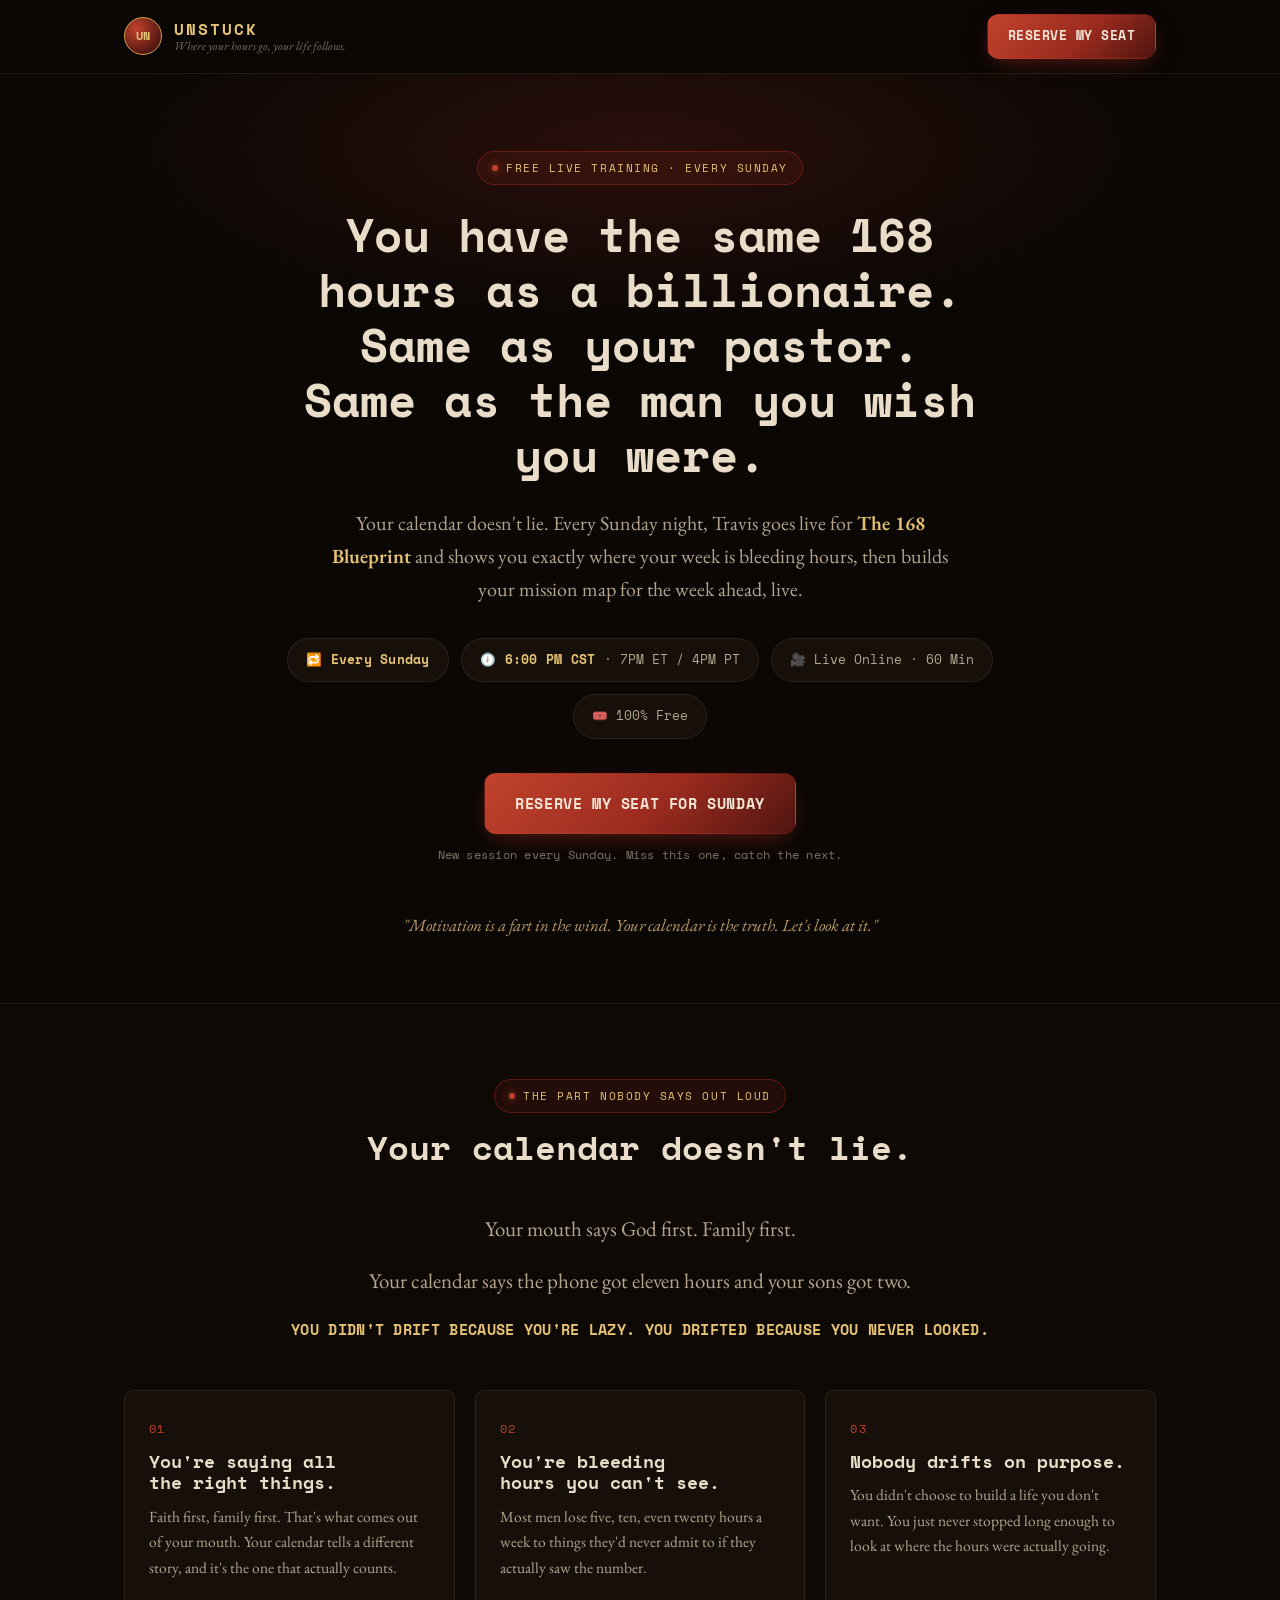
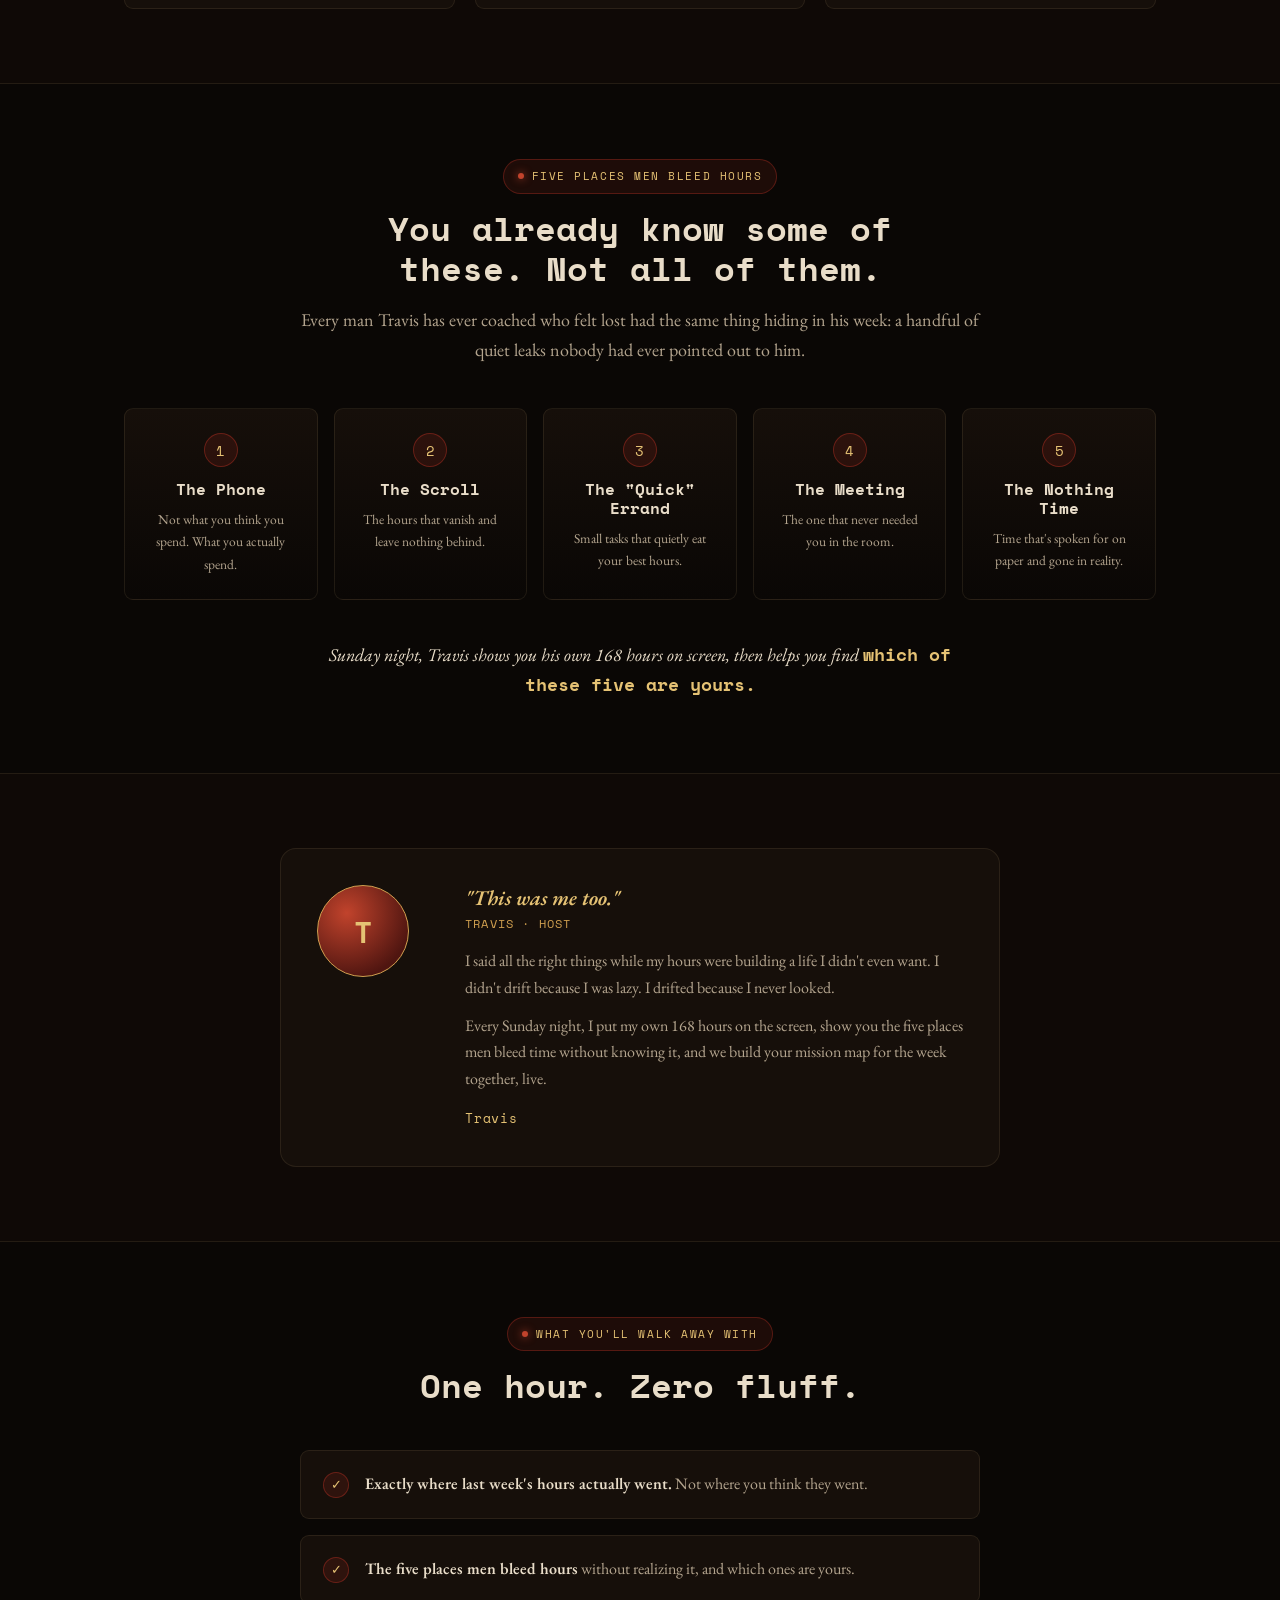
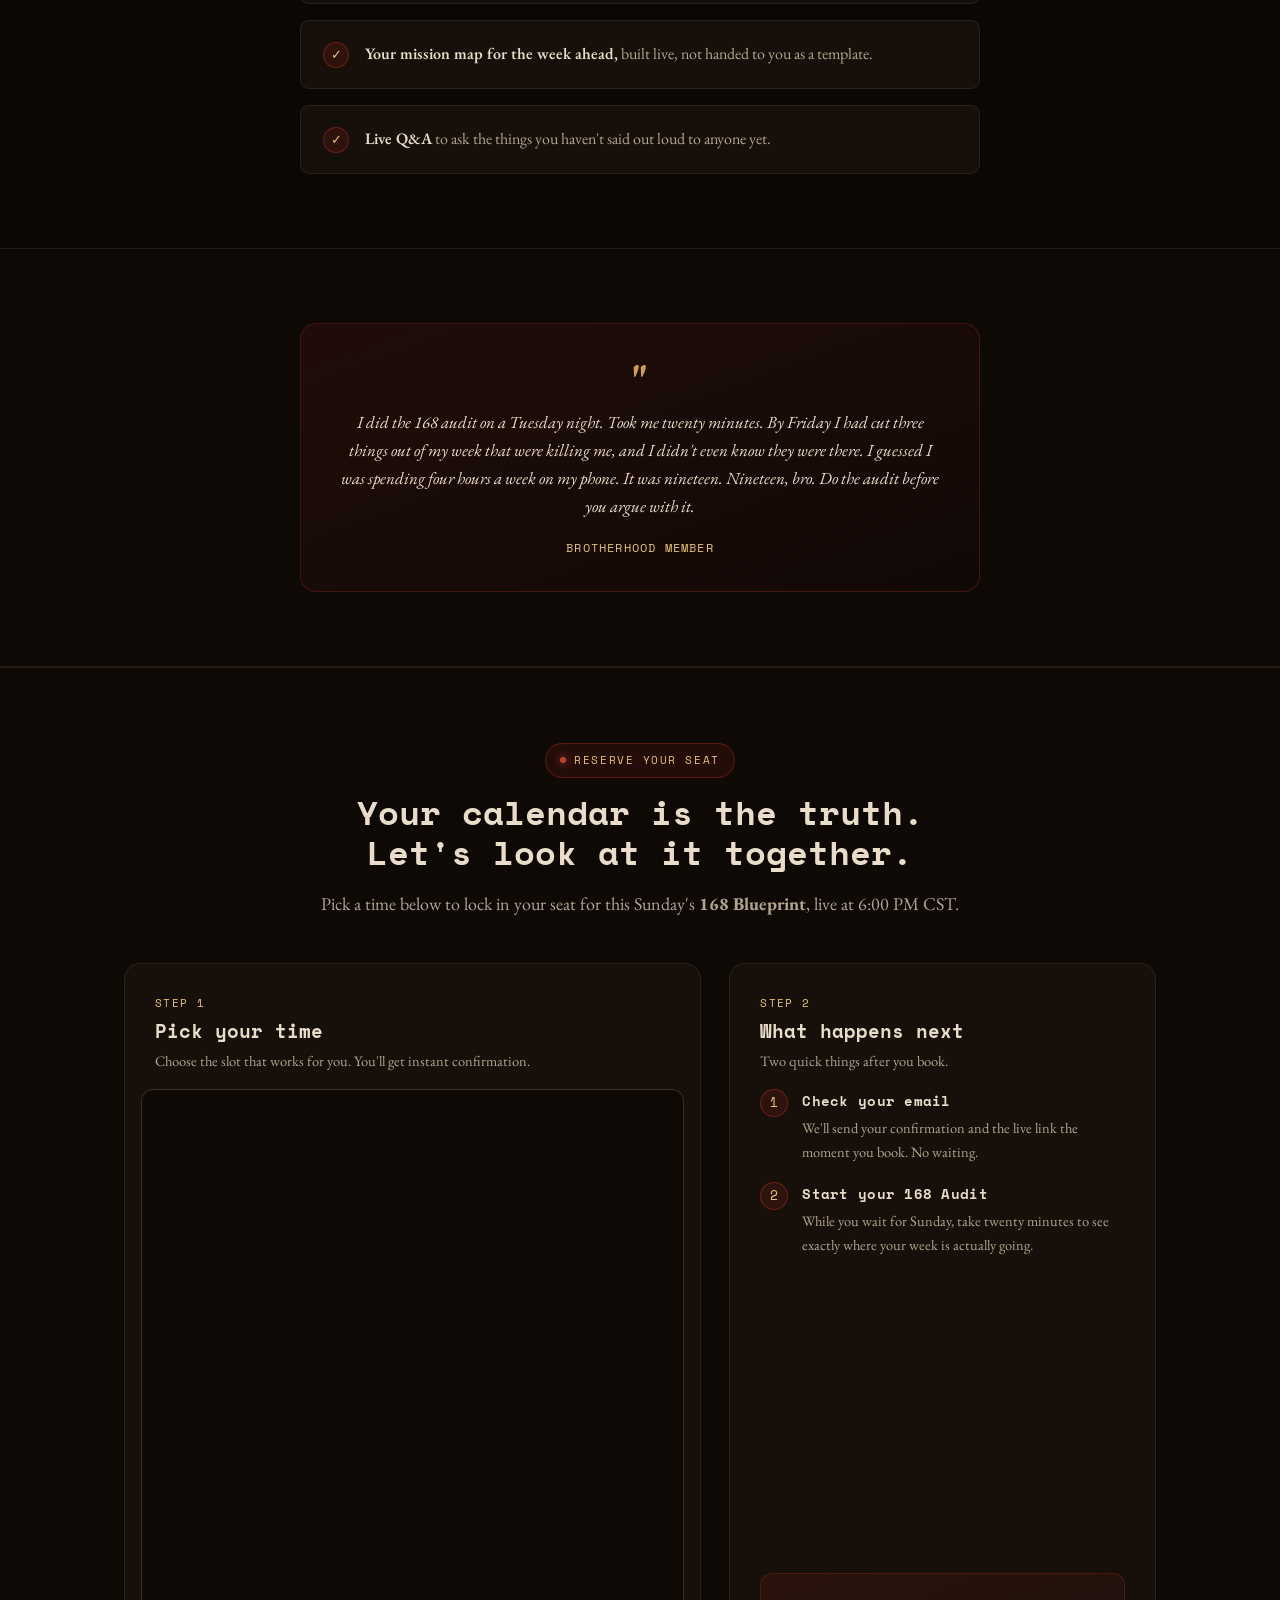
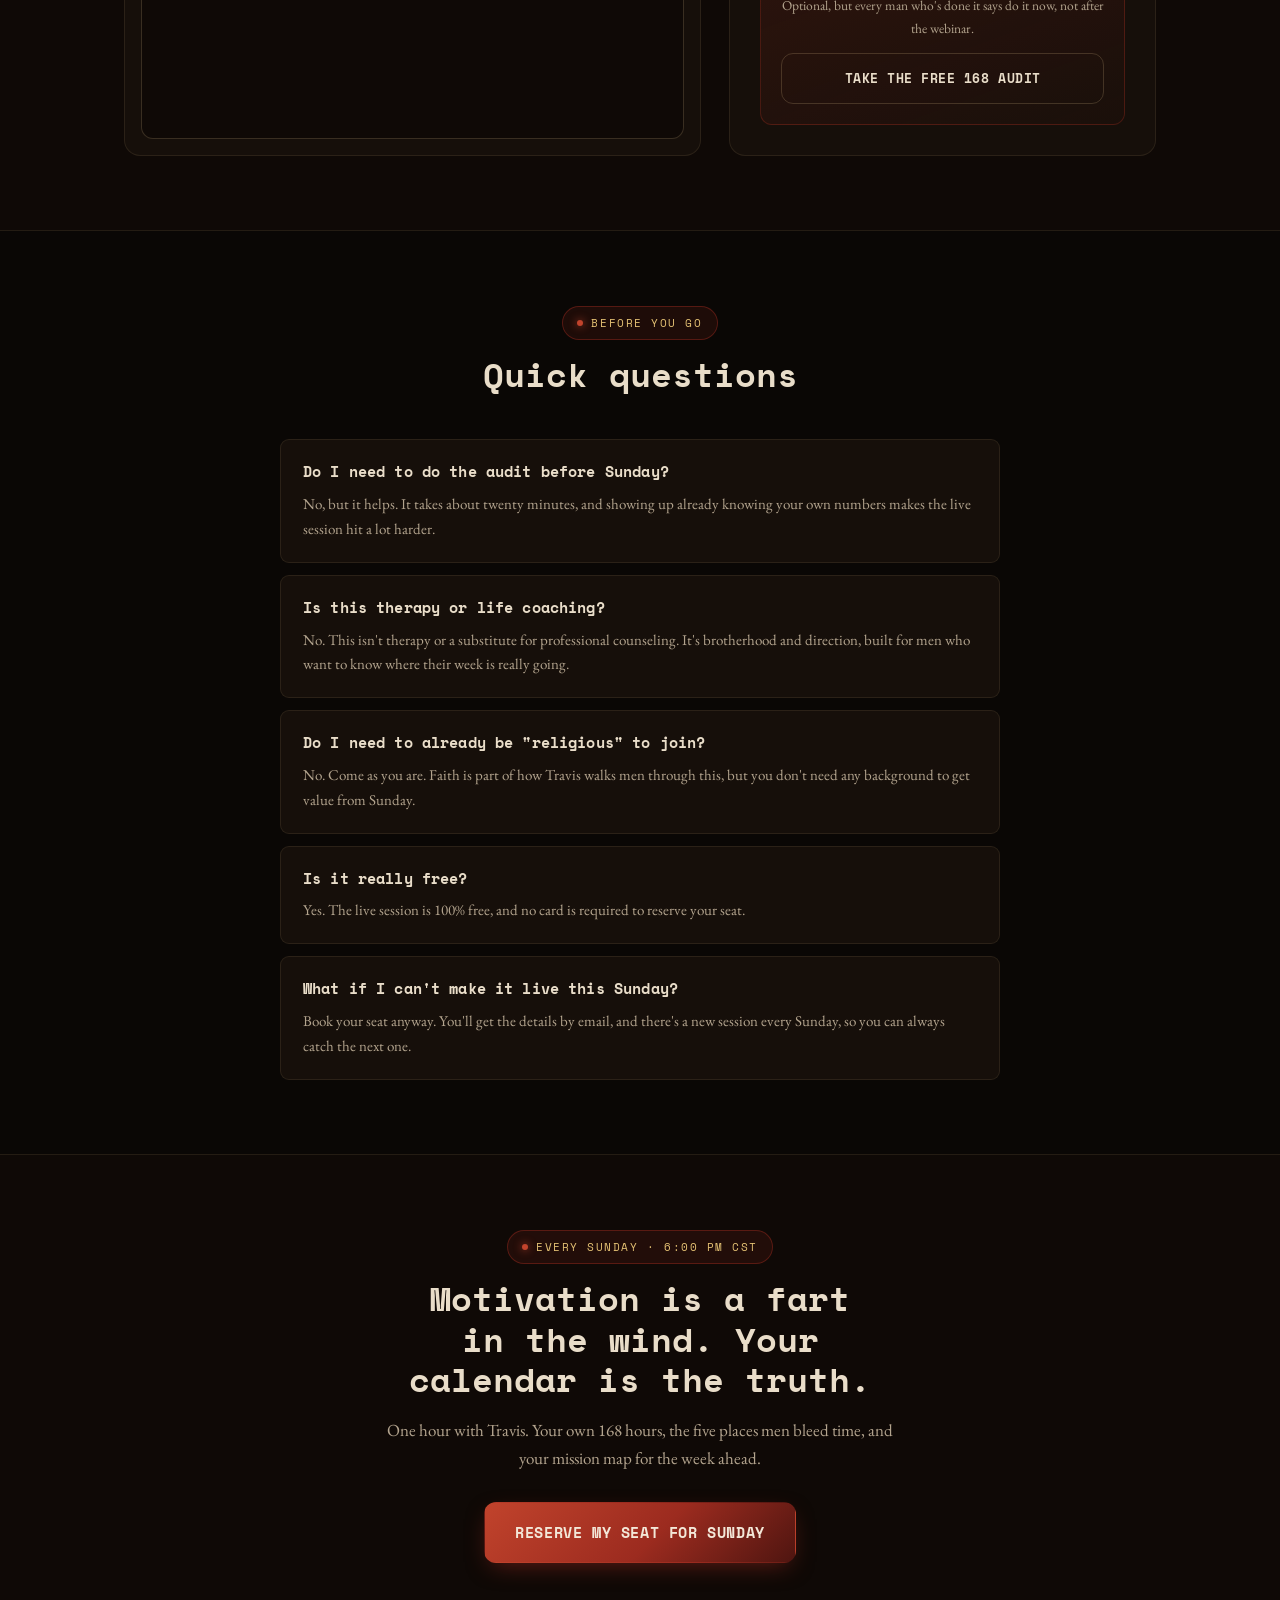
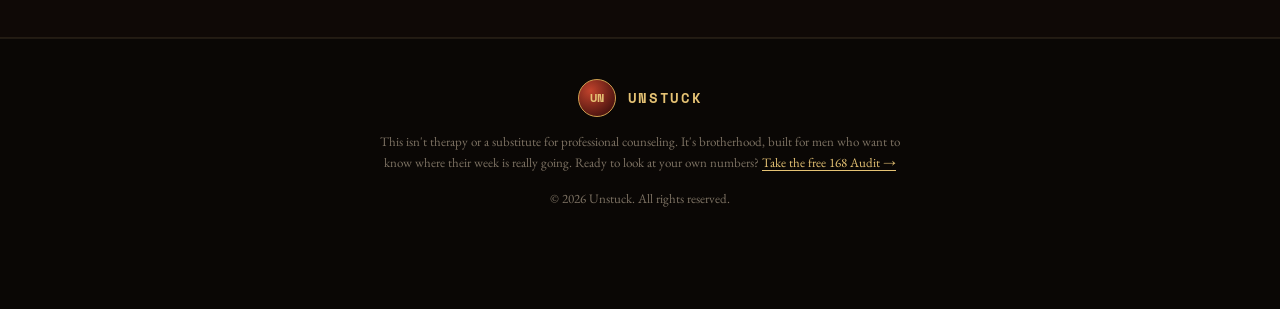
==== commit aa9ce37d: "Wire up GHL calendar embed for 168 audit page Drops in the real GoHighLevel booking iframe/script, s" ====
--- a/168-audit/index.html
+++ b/168-audit/index.html
@@ -715,10 +715,8 @@
                detected inside this container.
                ============================================================ -->
           <div id="ghl-calendar-embed">
-            <div class="placeholder-msg">
-              <span class="tag">Calendar Embed Goes Here</span>
-              <p>Drop your GoHighLevel booking widget code into <code>#ghl-calendar-embed</code> in index.html.</p>
-            </div>
+            <iframe src="https://api.joinunstuck.com/widget/booking/FSCwvFphWcJW6Md1tpBT" style="width: 100%;border:none;overflow: hidden;" scrolling="no" id="FSCwvFphWcJW6Md1tpBT_1784322767497"></iframe>
+            <script src="https://api.joinunstuck.com/js/form_embed.js" type="text/javascript"></script>
           </div>
         </div>
 
